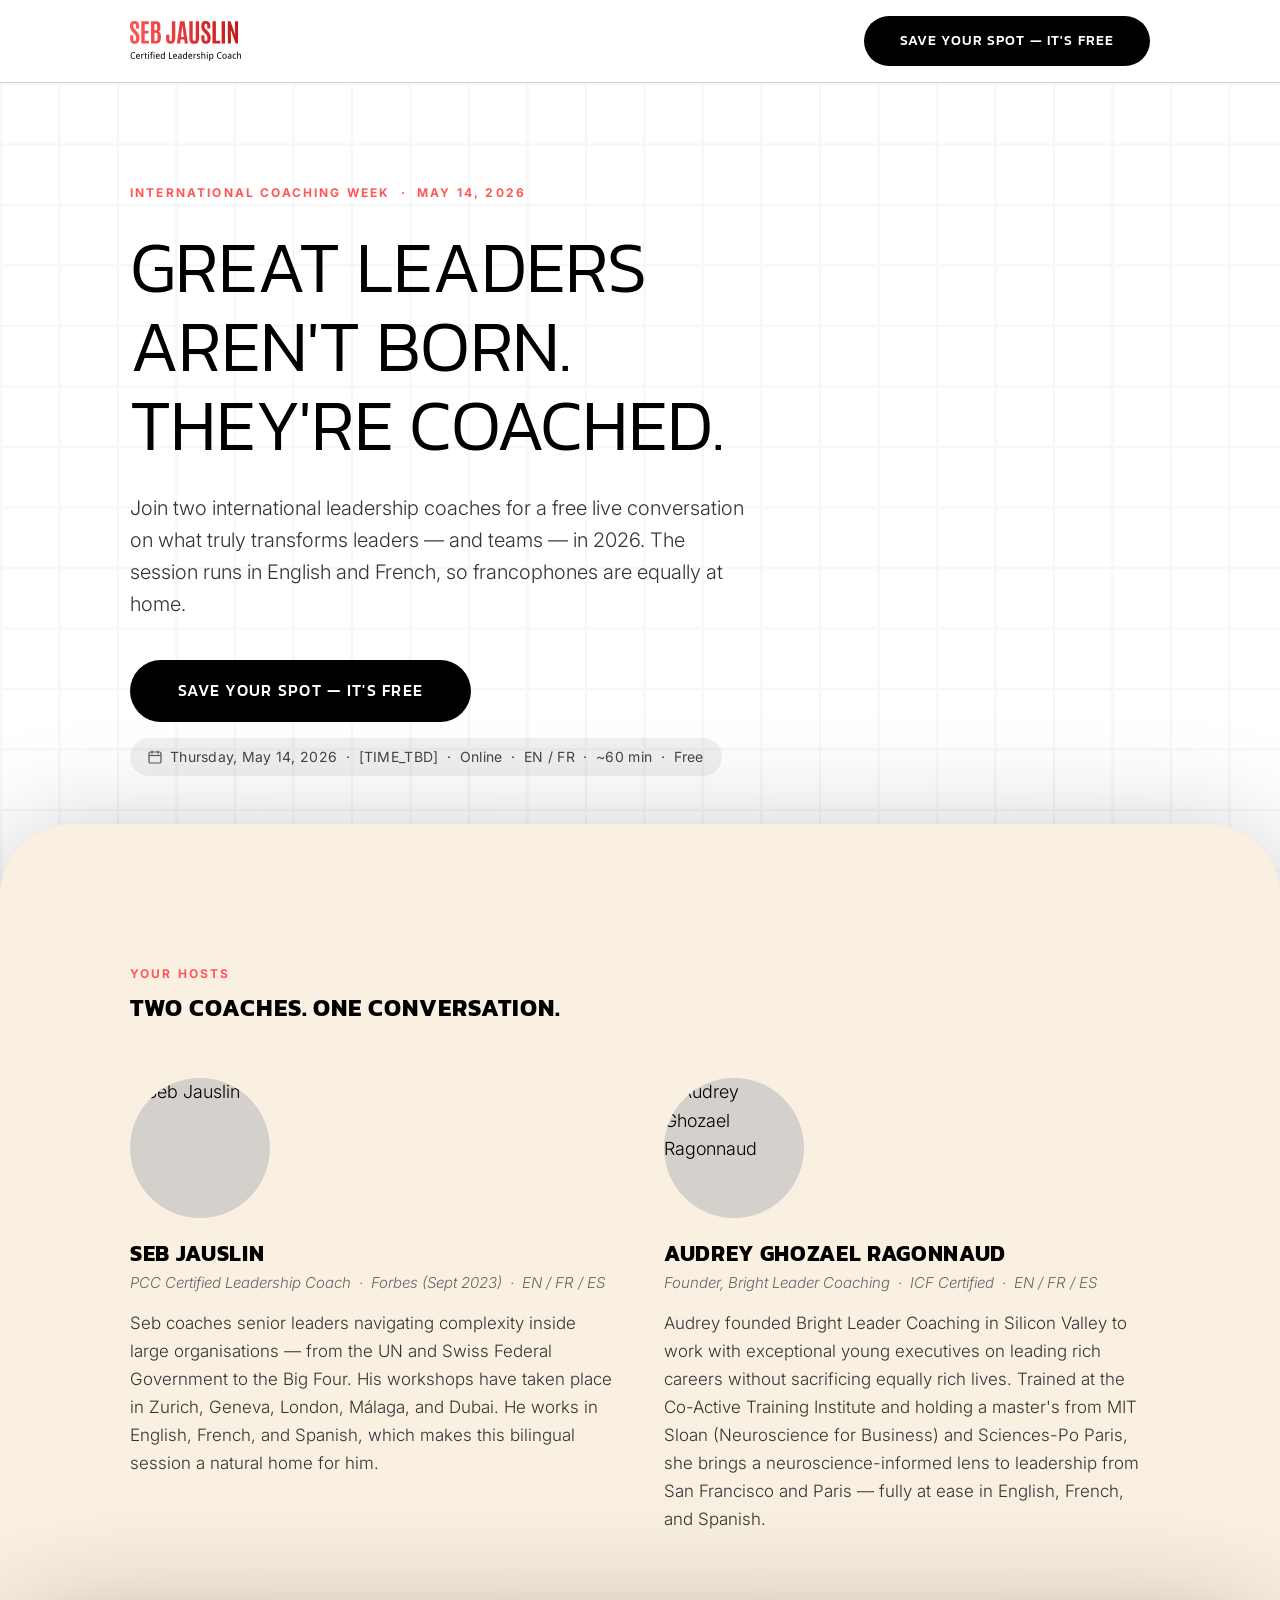
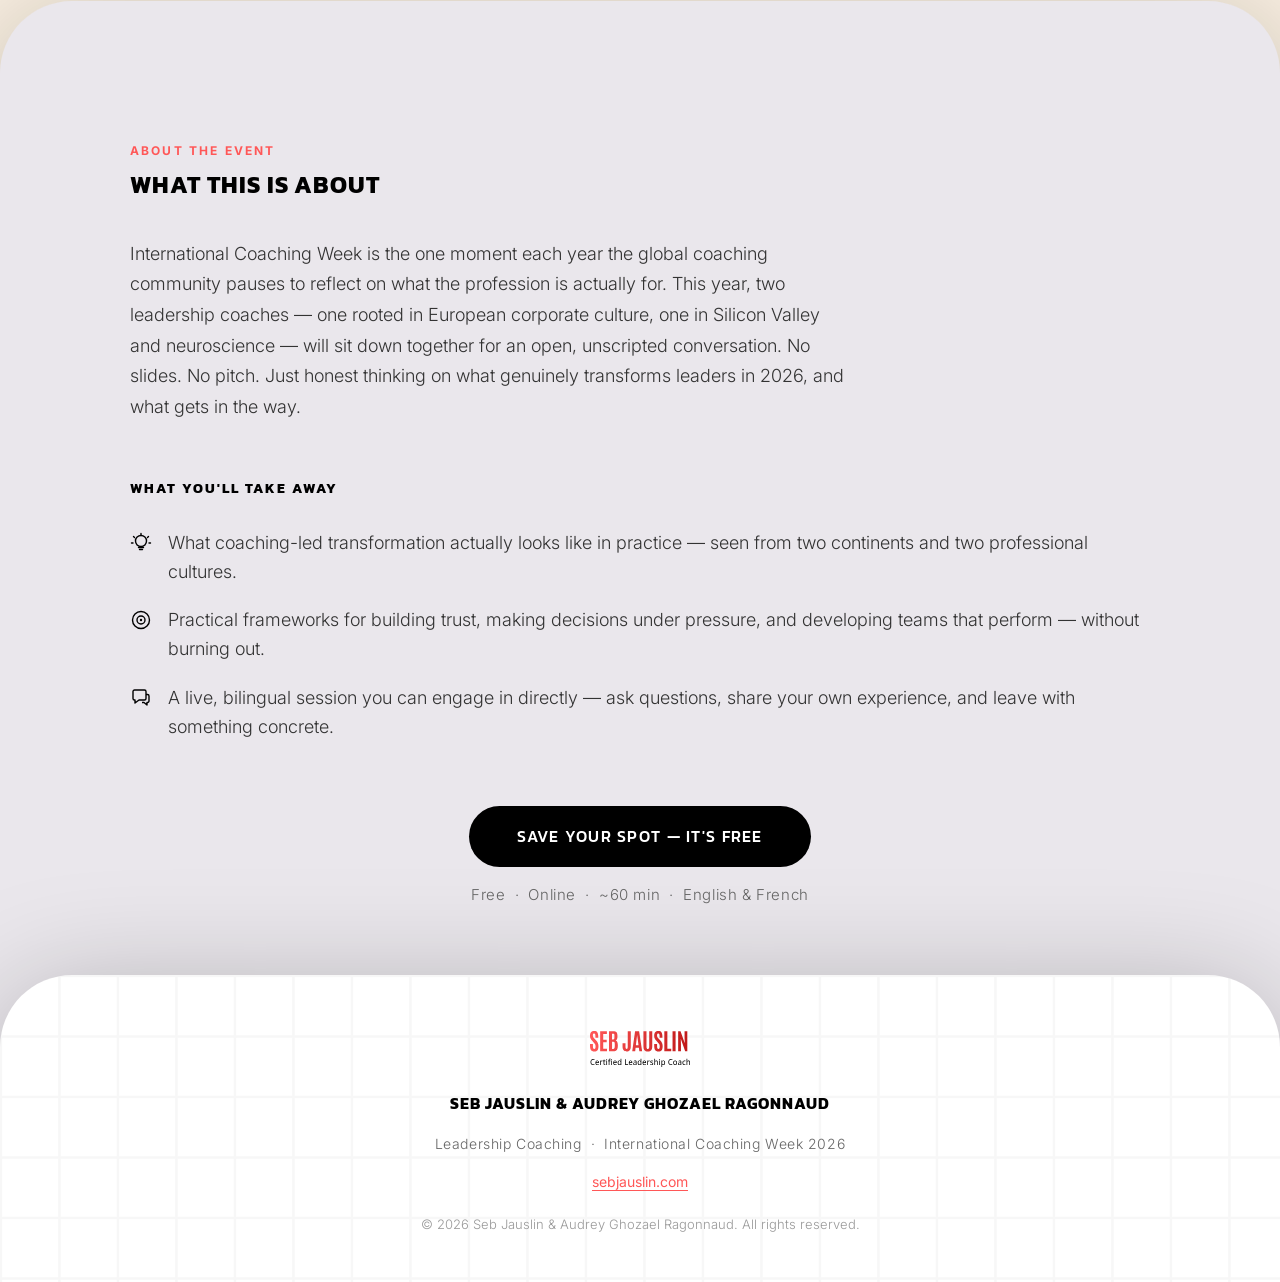
==== index.html @ e37864d2 "Initial build: Coaching Week 2026 landing page Static landing page for the free live event co-hosted" ====
<!DOCTYPE html>
<html lang="en">
<head>
  <meta charset="UTF-8">
  <meta name="viewport" content="width=device-width, initial-scale=1.0">
  <title>International Coaching Week 2026 — Seb Jauslin &amp; Audrey Ghozael</title>
  <meta name="description" content="A free live bilingual event with leadership coaches Seb Jauslin and Audrey Ghozael Ragonnaud. Thursday, May 14, 2026. Online. English &amp; French.">

  <!-- Fonts: Kanit (headings/buttons) + Inter (body) -->
  <link rel="preconnect" href="https://fonts.googleapis.com">
  <link rel="preconnect" href="https://fonts.gstatic.com" crossorigin>
  <link href="https://fonts.googleapis.com/css2?family=Kanit:ital,wght@0,300;0,500;0,700;1,300&family=Inter:wght@300;400;700&display=swap" rel="stylesheet">

  <link rel="stylesheet" href="styles.css">
</head>
<body>

  <!-- =================== HEADER =================== -->
  <header class="site-header" role="banner">
    <div class="container">
      <a href="https://sebjauslin.com" class="site-header__logo" aria-label="Seb Jauslin — home">
        <img src="assets/Seb-Jauslin-Logo.svg" alt="Seb Jauslin" width="195" height="70">
      </a>
      <a href="[REGISTRATION_URL_TBD]" class="btn" aria-label="Register for the event — it's free">
        Save Your Spot — It's Free
      </a>
    </div>
  </header>

  <main>

    <!-- =================== HERO =================== -->
    <section id="hero" class="section section--white" aria-labelledby="hero-heading">
      <div class="container">

        <p class="eyebrow hero__eyebrow">International Coaching Week &nbsp;·&nbsp; May 14, 2026</p>

        <h1 id="hero-heading" class="hero__h1">
          Great leaders<br>
          aren't born.<br>
          They're coached.
        </h1>

        <p class="hero__subhead">
          Join two international leadership coaches for a free live conversation on what truly transforms leaders — and teams — in 2026.
          The session runs in English and French, so francophones are equally at home.
        </p>

        <a href="[REGISTRATION_URL_TBD]" class="btn btn--large">
          Save Your Spot — It's Free
        </a>

        <!-- Soft event meta bar -->
        <div class="hero__meta">
          <span class="hero__meta-badge">
            <!-- Calendar icon -->
            <svg width="14" height="14" viewBox="0 0 14 14" fill="none" aria-hidden="true">
              <rect x="1" y="2" width="12" height="11" rx="1.5" stroke="#555" stroke-width="1.2"/>
              <line x1="1" y1="5.5" x2="13" y2="5.5" stroke="#555" stroke-width="1.2"/>
              <line x1="4" y1="1" x2="4" y2="3.5" stroke="#555" stroke-width="1.2" stroke-linecap="round"/>
              <line x1="10" y1="1" x2="10" y2="3.5" stroke="#555" stroke-width="1.2" stroke-linecap="round"/>
            </svg>
            Thursday, May 14, 2026 &nbsp;·&nbsp; [TIME_TBD] &nbsp;·&nbsp; Online &nbsp;·&nbsp; EN / FR &nbsp;·&nbsp; ~60 min &nbsp;·&nbsp; Free
          </span>
          <span class="hero__meta-countdown" aria-live="polite">
            <span id="countdown-text"></span>
          </span>
        </div>

      </div>
    </section>

    <!-- =================== HOSTS =================== -->
    <section id="hosts" class="section section--cream section--stacked" aria-labelledby="hosts-heading">
      <div class="container">

        <div class="section__header">
          <p class="eyebrow">Your hosts</p>
          <h2 id="hosts-heading">Two coaches. One conversation.</h2>
        </div>

        <div class="hosts-grid">

          <!-- Seb Jauslin -->
          <article class="host-card" aria-label="Seb Jauslin">
            <div class="host-card__photo-wrap">
              <img src="assets/seb.jpg" alt="Seb Jauslin" class="host-card__photo" width="400" height="400" loading="lazy">
              <div class="host-card__photo-placeholder" aria-hidden="true">SJ</div>
            </div>
            <h3 class="host-card__name">Seb Jauslin</h3>
            <p class="host-card__creds">PCC Certified Leadership Coach &nbsp;·&nbsp; Forbes (Sept 2023) &nbsp;·&nbsp; EN / FR / ES</p>
            <p class="host-card__bio">
              Seb coaches senior leaders navigating complexity inside large organisations — from the UN and Swiss Federal Government to the Big Four. His workshops have taken place in Zurich, Geneva, London, Málaga, and Dubai. He works in English, French, and Spanish, which makes this bilingual session a natural home for him.
            </p>
          </article>

          <!-- Audrey Ghozael Ragonnaud -->
          <article class="host-card" aria-label="Audrey Ghozael Ragonnaud">
            <div class="host-card__photo-wrap">
              <img src="assets/audrey.jpg" alt="Audrey Ghozael Ragonnaud" class="host-card__photo" width="400" height="400" loading="lazy">
              <div class="host-card__photo-placeholder" aria-hidden="true">AG</div>
            </div>
            <h3 class="host-card__name">Audrey Ghozael Ragonnaud</h3>
            <p class="host-card__creds">Founder, Bright Leader Coaching &nbsp;·&nbsp; ICF Certified &nbsp;·&nbsp; EN / FR / ES</p>
            <p class="host-card__bio">
              Audrey founded Bright Leader Coaching in Silicon Valley to work with exceptional young executives on leading rich careers without sacrificing equally rich lives. Trained at the Co-Active Training Institute and holding a master's from MIT Sloan (Neuroscience for Business) and Sciences-Po Paris, she brings a neuroscience-informed lens to leadership from San Francisco and Paris — fully at ease in English, French, and Spanish.
            </p>
          </article>

        </div>
      </div>
    </section>

    <!-- =================== ABOUT THE EVENT =================== -->
    <section id="event" class="section section--lavender section--stacked" aria-labelledby="event-heading">
      <div class="container">

        <div class="section__header">
          <p class="eyebrow">About the event</p>
          <h2 id="event-heading">What this is about</h2>
        </div>

        <p class="event__intro">
          International Coaching Week is the one moment each year the global coaching community pauses to reflect on what the profession is actually for. This year, two leadership coaches — one rooted in European corporate culture, one in Silicon Valley and neuroscience — will sit down together for an open, unscripted conversation. No slides. No pitch. Just honest thinking on what genuinely transforms leaders in 2026, and what gets in the way.
        </p>

        <p class="takeaways-label">What you'll take away</p>
        <ul class="takeaways-list" role="list">

          <li>
            <!-- Icon: lightbulb / insight -->
            <svg width="22" height="22" viewBox="0 0 22 22" fill="none" aria-hidden="true">
              <circle cx="11" cy="9" r="5.5" stroke="#000" stroke-width="1.4"/>
              <path d="M8.5 15.5h5" stroke="#000" stroke-width="1.4" stroke-linecap="round"/>
              <path d="M9.5 17.5h3" stroke="#000" stroke-width="1.4" stroke-linecap="round"/>
              <path d="M11 1.5v1.5M3.5 4.5l1 1M18.5 4.5l-1 1M1.5 11H3M19 11h1.5" stroke="#000" stroke-width="1.4" stroke-linecap="round"/>
            </svg>
            <span>What coaching-led transformation actually looks like in practice — seen from two continents and two professional cultures.</span>
          </li>

          <li>
            <!-- Icon: arrow + target -->
            <svg width="22" height="22" viewBox="0 0 22 22" fill="none" aria-hidden="true">
              <circle cx="11" cy="11" r="8.5" stroke="#000" stroke-width="1.4"/>
              <circle cx="11" cy="11" r="4" stroke="#000" stroke-width="1.4"/>
              <circle cx="11" cy="11" r="1.2" fill="#000"/>
            </svg>
            <span>Practical frameworks for building trust, making decisions under pressure, and developing teams that perform — without burning out.</span>
          </li>

          <li>
            <!-- Icon: speech bubbles / conversation -->
            <svg width="22" height="22" viewBox="0 0 22 22" fill="none" aria-hidden="true">
              <path d="M3 4.5a1.5 1.5 0 011.5-1.5h10A1.5 1.5 0 0116 4.5v7a1.5 1.5 0 01-1.5 1.5H9l-4 3v-3H4.5A1.5 1.5 0 013 11.5v-7z" stroke="#000" stroke-width="1.4" stroke-linejoin="round"/>
              <path d="M16 7.5h1.5A1.5 1.5 0 0119 9v5a1.5 1.5 0 01-1.5 1.5H17v2.5l-3-2.5h-2" stroke="#000" stroke-width="1.4" stroke-linejoin="round"/>
            </svg>
            <span>A live, bilingual session you can engage in directly — ask questions, share your own experience, and leave with something concrete.</span>
          </li>

        </ul>

        <div class="event__cta">
          <a href="[REGISTRATION_URL_TBD]" class="btn btn--large">
            Save Your Spot — It's Free
          </a>
          <p class="event__cta-meta">Free &nbsp;·&nbsp; Online &nbsp;·&nbsp; ~60 min &nbsp;·&nbsp; English &amp; French</p>
        </div>

      </div>
    </section>

  </main>

  <!-- =================== FOOTER =================== -->
  <footer class="site-footer" role="contentinfo">
    <div class="container">
      <div class="site-footer__logo">
        <img src="assets/Seb-Jauslin-Logo.svg" alt="Seb Jauslin" width="130" height="47">
      </div>
      <p class="site-footer__hosts">Seb Jauslin &amp; Audrey Ghozael Ragonnaud</p>
      <p class="site-footer__sub">Leadership Coaching &nbsp;·&nbsp; International Coaching Week 2026</p>
      <a href="https://sebjauslin.com" class="site-footer__link" rel="noopener">sebjauslin.com</a>
      <p class="site-footer__copy">&copy; 2026 Seb Jauslin &amp; Audrey Ghozael Ragonnaud. All rights reserved.</p>
    </div>
  </footer>

  <script src="script.js"></script>
</body>
</html>
---- styles.css ----
/* ===========================
   DESIGN TOKENS
   =========================== */
:root {
  --white:        #FFFFFF;
  --cream:        #faf0e2;
  --lavender:     #eae7ec;
  --black:        #000000;
  --accent:       #FF5757;
  --accent-dark:  #C21A1A;
  --border:       #D4D1D7;
  --shadow:       0px 17px 117px rgba(0, 0, 0, 0.25);

  --font-heading: 'Kanit', Helvetica, Arial, sans-serif;
  --font-body:    'Inter', Helvetica, Arial, sans-serif;

  --max-w: 1100px;
  --section-pad: 140px;
  --section-pad-mobile: 80px;
  --radius-stack: 72px 72px 0 0;
}

/* ===========================
   RESET
   =========================== */
*, *::before, *::after {
  box-sizing: border-box;
  margin: 0;
  padding: 0;
}

html {
  scroll-behavior: smooth;
}

body {
  font-family: var(--font-body);
  font-weight: 300;
  font-size: 18px;
  line-height: 1.6;
  color: var(--black);
  background: var(--white);
  -webkit-font-smoothing: antialiased;
}

img {
  display: block;
  max-width: 100%;
}

a {
  color: inherit;
  text-decoration: none;
}

/* ===========================
   TYPOGRAPHY
   =========================== */
h1, h2, h3 {
  font-family: var(--font-heading);
  line-height: 1.1;
}

h1 {
  font-weight: 300;
  font-size: clamp(38px, 6vw, 64px);
  text-transform: uppercase;
  letter-spacing: -0.01em;
}

h2 {
  font-weight: 700;
  font-size: clamp(20px, 2.5vw, 24px);
  text-transform: uppercase;
  letter-spacing: 0.04em;
}

p {
  font-family: var(--font-body);
  font-weight: 300;
  font-size: clamp(17px, 1.6vw, 20px);
  line-height: 1.6;
}

/* ===========================
   LAYOUT HELPERS
   =========================== */
.container {
  max-width: var(--max-w);
  margin: 0 auto;
  padding: 0 40px;
}

@media (max-width: 480px) {
  .container {
    padding: 0 24px;
  }
}

/* ===========================
   BUTTON
   =========================== */
.btn {
  display: inline-block;
  background: var(--black);
  color: var(--white);
  font-family: var(--font-heading);
  font-weight: 500;
  font-size: 14px;
  text-transform: uppercase;
  letter-spacing: 0.08em;
  border-radius: 44px;
  padding: 14px 36px;
  border: none;
  cursor: pointer;
  transition: background 0.2s ease, transform 0.15s ease;
  white-space: nowrap;
}

.btn:hover {
  background: var(--accent);
  transform: translateY(-1px);
}

.btn--large {
  font-size: 16px;
  padding: 18px 48px;
}

/* ===========================
   EYEBROW
   =========================== */
.eyebrow {
  font-family: var(--font-body);
  font-weight: 700;
  font-size: 12px;
  text-transform: uppercase;
  letter-spacing: 0.18em;
  color: var(--accent);
}

/* ===========================
   HEADER
   =========================== */
.site-header {
  position: sticky;
  top: 0;
  z-index: 100;
  background: rgba(255, 255, 255, 0.92);
  backdrop-filter: blur(8px);
  -webkit-backdrop-filter: blur(8px);
  border-bottom: 1px solid var(--border);
}

.site-header .container {
  display: flex;
  align-items: center;
  justify-content: space-between;
  gap: 16px;
  padding-top: 16px;
  padding-bottom: 16px;
}

.site-header__logo {
  flex-shrink: 0;
}

.site-header__logo img {
  height: 40px;
  width: auto;
}

@media (max-width: 480px) {
  .site-header .container {
    flex-direction: column;
    align-items: flex-start;
    gap: 12px;
    padding-top: 16px;
    padding-bottom: 16px;
  }

  .site-header__logo img {
    height: 32px;
  }

  .site-header .btn {
    font-size: 12px;
    padding: 11px 24px;
  }
}

/* ===========================
   SECTION BASE + STACKING
   =========================== */
.section {
  position: relative;
  padding: var(--section-pad) 0;
}

.section--white {
  background-color: var(--white);
  background-image: url(assets/grid-tile.png);
  background-repeat: repeat;
}

.section--cream {
  background-color: var(--cream);
}

.section--lavender {
  background-color: var(--lavender);
}

.section--stacked {
  border-radius: var(--radius-stack);
  overflow: hidden;
  margin-top: -72px;
  box-shadow: var(--shadow);
}

@media (max-width: 768px) {
  .section {
    padding: var(--section-pad-mobile) 0;
  }
}

/* ===========================
   HERO SECTION
   =========================== */
#hero {
  padding-top: 100px;
  padding-bottom: 120px;
}

.hero__eyebrow {
  margin-bottom: 24px;
}

.hero__h1 {
  margin-bottom: 28px;
}

.hero__subhead {
  max-width: 620px;
  margin-bottom: 40px;
  color: #333;
}

.hero__meta {
  display: flex;
  align-items: center;
  gap: 10px;
  flex-wrap: wrap;
  margin-top: 16px;
}

.hero__meta-badge {
  display: inline-flex;
  align-items: center;
  gap: 8px;
  background: rgba(0, 0, 0, 0.06);
  border-radius: 100px;
  padding: 8px 18px;
  font-family: var(--font-body);
  font-weight: 400;
  font-size: 14px;
  color: #444;
  letter-spacing: 0.02em;
}

.hero__meta-badge svg {
  flex-shrink: 0;
}

.hero__meta-countdown {
  font-family: var(--font-heading);
  font-weight: 500;
  font-size: 13px;
  text-transform: uppercase;
  letter-spacing: 0.1em;
  color: var(--accent);
  background: rgba(255, 87, 87, 0.08);
  border-radius: 100px;
  padding: 8px 18px;
}

@media (max-width: 768px) {
  #hero {
    padding-top: 60px;
    padding-bottom: 80px;
  }
}

/* ===========================
   HOSTS SECTION
   =========================== */
#hosts .section__header {
  margin-bottom: 56px;
}

.hosts-grid {
  display: grid;
  grid-template-columns: 1fr 1fr;
  gap: 48px;
}

@media (max-width: 768px) {
  .hosts-grid {
    grid-template-columns: 1fr;
    gap: 48px;
  }
}

.host-card {
  display: flex;
  flex-direction: column;
  align-items: flex-start;
  gap: 0;
}

.host-card__photo-wrap {
  width: 140px;
  height: 140px;
  border-radius: 50%;
  overflow: hidden;
  background: #d4d0cc;
  margin-bottom: 24px;
  flex-shrink: 0;
}

.host-card__photo-wrap img {
  width: 100%;
  height: 100%;
  object-fit: cover;
}

.host-card__photo-placeholder {
  width: 100%;
  height: 100%;
  display: flex;
  align-items: center;
  justify-content: center;
  font-family: var(--font-heading);
  font-weight: 700;
  font-size: 36px;
  color: rgba(0,0,0,0.25);
  background: #ccc9c4;
}

.host-card__name {
  font-family: var(--font-heading);
  font-weight: 700;
  font-size: 22px;
  text-transform: uppercase;
  letter-spacing: 0.03em;
  margin-bottom: 6px;
}

.host-card__creds {
  font-family: var(--font-body);
  font-weight: 300;
  font-style: italic;
  font-size: 15px;
  color: #666;
  margin-bottom: 16px;
  line-height: 1.4;
}

.host-card__bio {
  font-size: 17px;
  line-height: 1.65;
  color: #333;
}

/* ===========================
   ABOUT / EVENT SECTION
   =========================== */
#event .section__header {
  margin-bottom: 40px;
}

.event__intro {
  max-width: 720px;
  margin-bottom: 56px;
  font-size: 18px;
  line-height: 1.7;
  color: #333;
}

.takeaways-label {
  font-family: var(--font-heading);
  font-weight: 700;
  font-size: 14px;
  text-transform: uppercase;
  letter-spacing: 0.14em;
  color: var(--black);
  margin-bottom: 28px;
}

.takeaways-list {
  list-style: none;
  display: flex;
  flex-direction: column;
  gap: 20px;
  margin-bottom: 64px;
}

.takeaways-list li {
  display: flex;
  align-items: flex-start;
  gap: 16px;
  font-size: 18px;
  line-height: 1.6;
  color: #333;
}

.takeaways-list li svg {
  flex-shrink: 0;
  margin-top: 3px;
}

.event__cta {
  display: flex;
  flex-direction: column;
  align-items: center;
  gap: 16px;
  text-align: center;
}

.event__cta-meta {
  font-family: var(--font-body);
  font-weight: 300;
  font-size: 15px;
  color: #666;
  letter-spacing: 0.04em;
}

/* ===========================
   FOOTER
   =========================== */
.site-footer {
  position: relative;
  z-index: 10;
  padding: 56px 0 48px;
  border-radius: var(--radius-stack);
  overflow: hidden;
  margin-top: -72px;
  box-shadow: var(--shadow);
  background-color: var(--white);
  background-image: url(assets/grid-tile.png);
  background-repeat: repeat;
}

.site-footer .container {
  display: flex;
  flex-direction: column;
  align-items: center;
  gap: 16px;
  text-align: center;
}

.site-footer__logo img {
  height: 36px;
  width: auto;
  margin-bottom: 8px;
}

.site-footer__hosts {
  font-family: var(--font-heading);
  font-weight: 700;
  font-size: 16px;
  text-transform: uppercase;
  letter-spacing: 0.06em;
  color: var(--black);
}

.site-footer__sub {
  font-family: var(--font-body);
  font-weight: 300;
  font-size: 14px;
  color: #666;
  letter-spacing: 0.04em;
}

.site-footer__link {
  font-family: var(--font-body);
  font-size: 14px;
  font-weight: 400;
  color: var(--accent);
  text-decoration: underline;
  text-underline-offset: 3px;
}

.site-footer__link:hover {
  color: var(--accent-dark);
}

.site-footer__copy {
  font-size: 13px;
  color: #999;
  margin-top: 4px;
}

/* ===========================
   SECTION HEADER UTILITY
   =========================== */
.section__header {
  margin-bottom: 48px;
}

.section__header .eyebrow {
  margin-bottom: 12px;
}

.section__header h2 {
  margin-bottom: 0;
}

/* ===========================
   Z-INDEX STACKING ORDER
   =========================== */
#hero        { z-index: 1; }
#hosts       { z-index: 2; }
#event       { z-index: 3; }
.site-footer { z-index: 4; }

/* ===========================
   RESPONSIVE TWEAKS
   =========================== */
@media (max-width: 768px) {
  .hero__meta {
    flex-direction: column;
    align-items: flex-start;
  }

  .hosts-grid {
    grid-template-columns: 1fr;
  }
}

@media (min-width: 1280px) {
  .hero__h1 {
    font-size: 72px;
  }
}
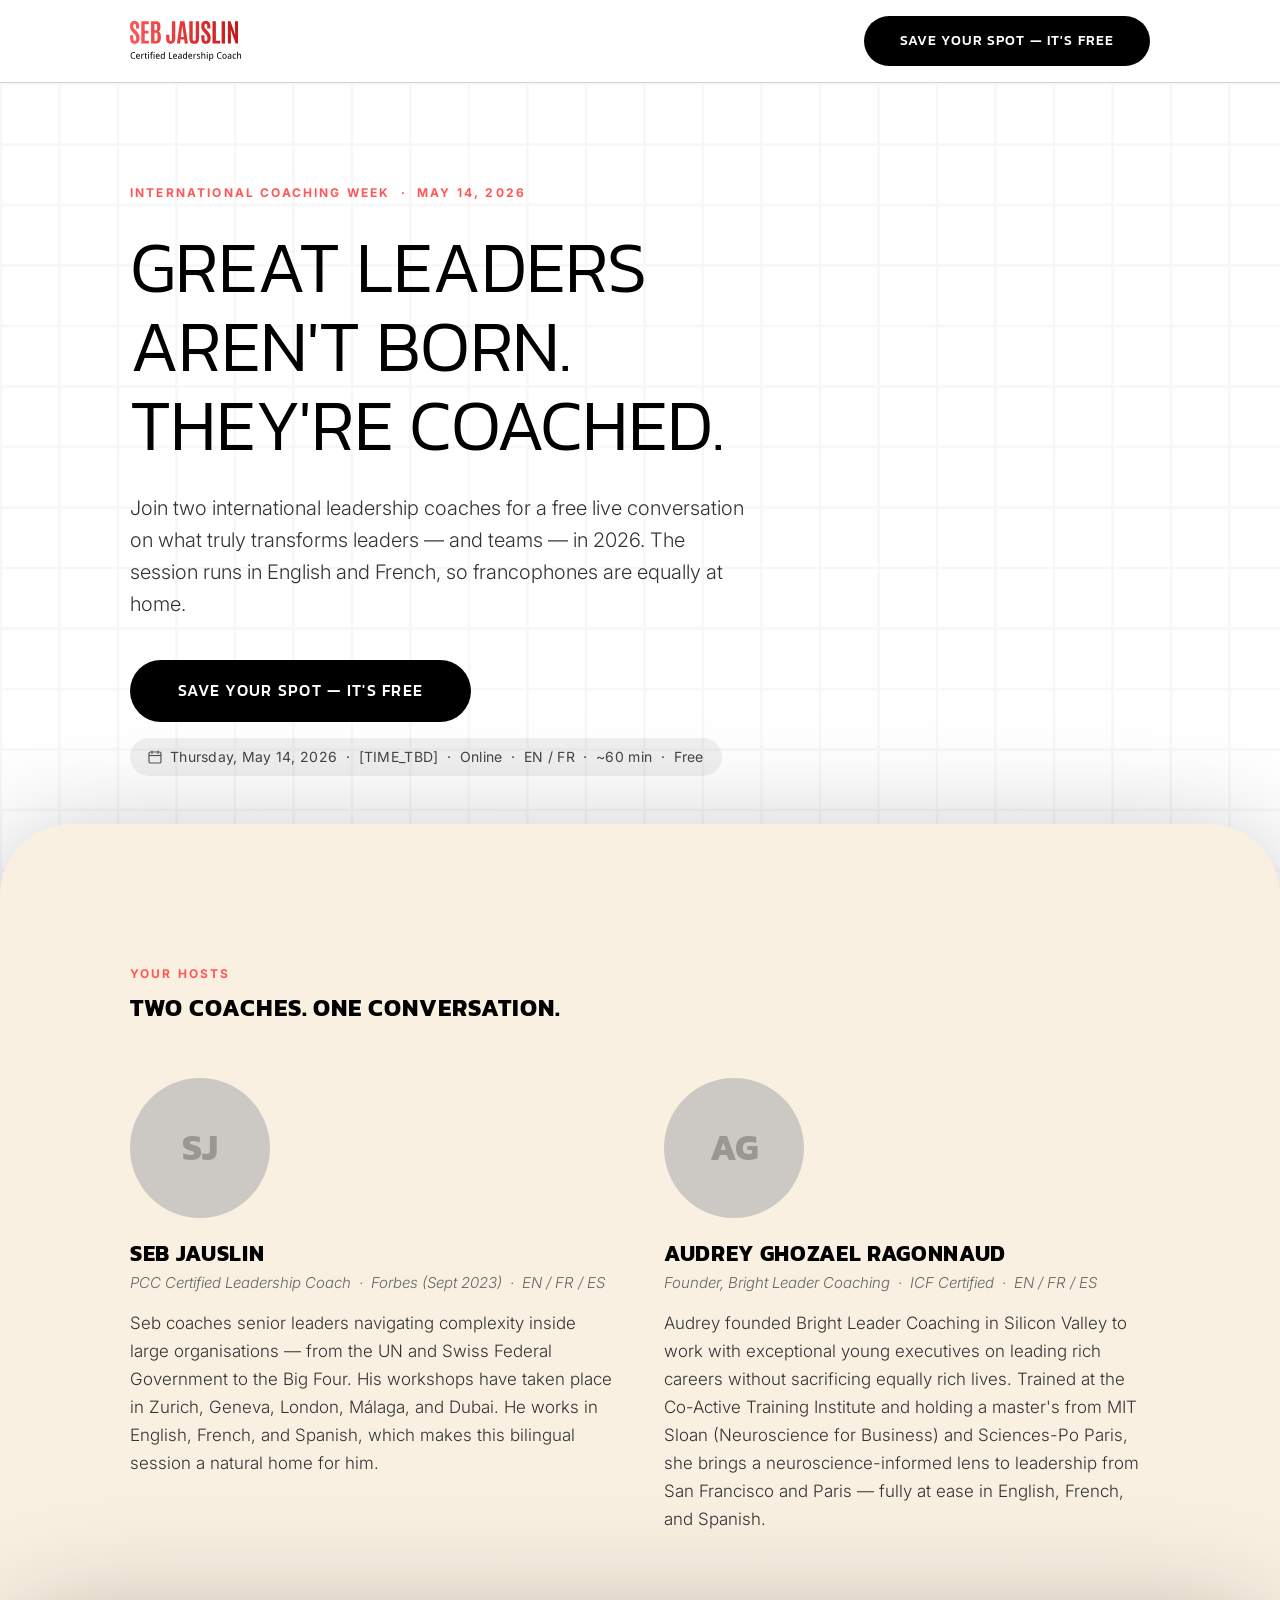
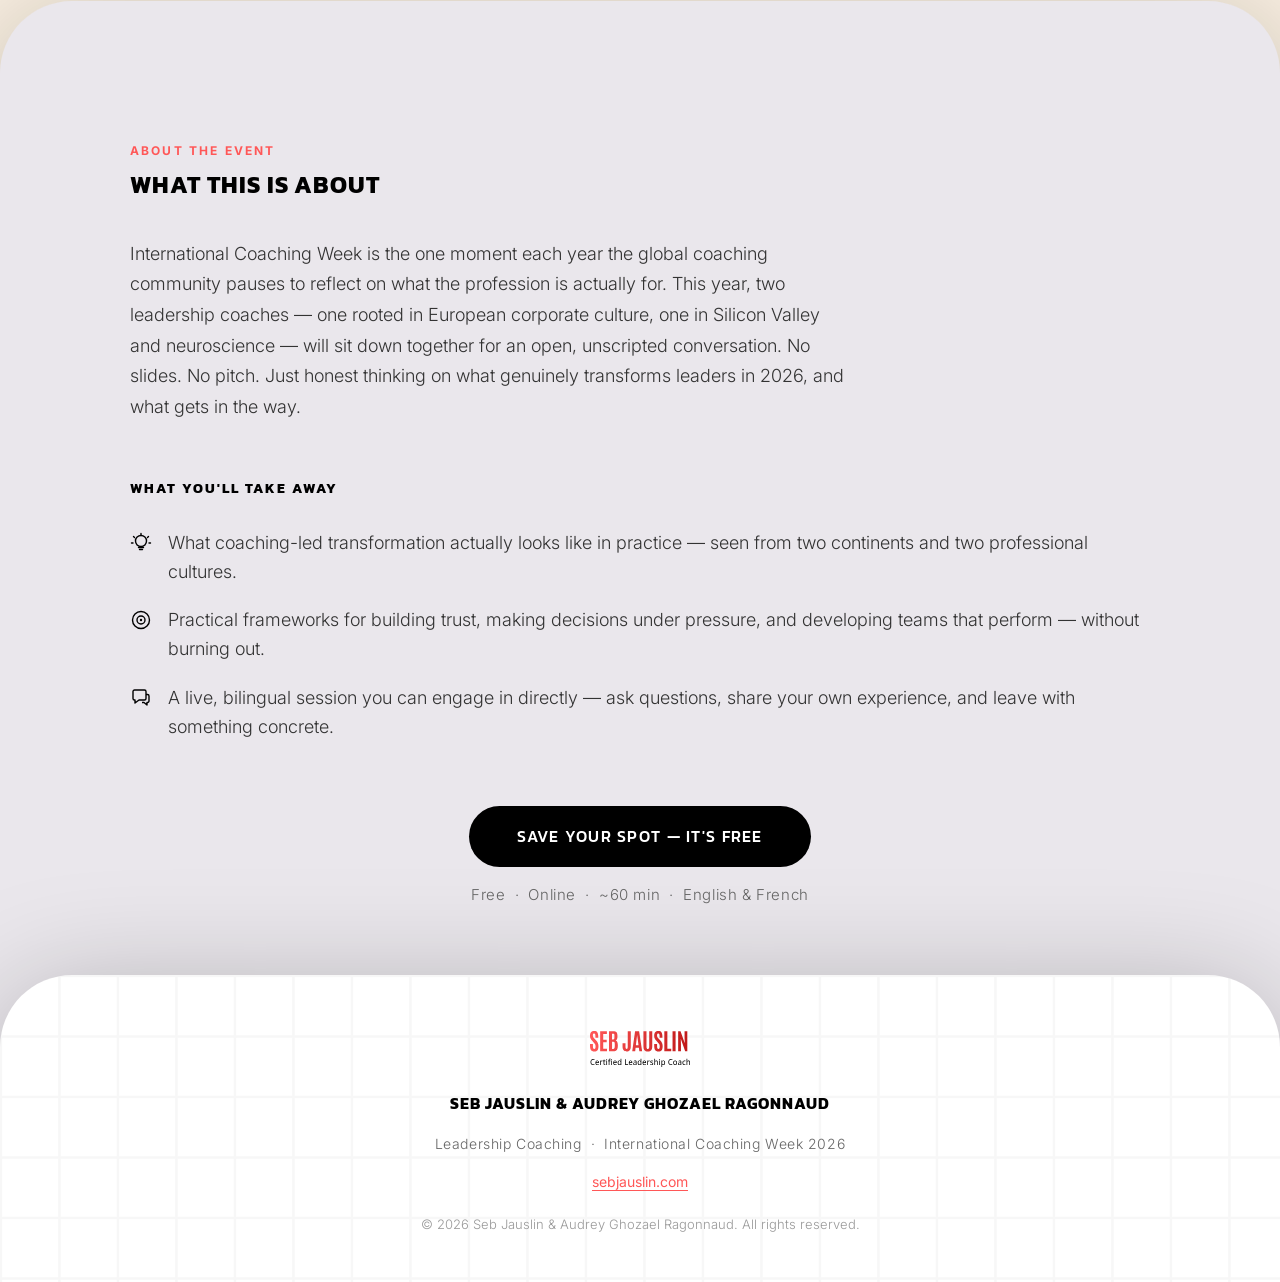
==== commit 5d8909c5: "Fix broken host photo display on GitHub Pages Use onerror to hide missing images and show initials p" ====
--- a/index.html
+++ b/index.html
@@ -84,8 +84,8 @@
           <!-- Seb Jauslin -->
           <article class="host-card" aria-label="Seb Jauslin">
             <div class="host-card__photo-wrap">
-              <img src="assets/seb.jpg" alt="Seb Jauslin" class="host-card__photo" width="400" height="400" loading="lazy">
               <div class="host-card__photo-placeholder" aria-hidden="true">SJ</div>
+              <img src="assets/seb.jpg" alt="Seb Jauslin" class="host-card__photo" width="400" height="400" loading="lazy" onerror="this.style.display='none'">
             </div>
             <h3 class="host-card__name">Seb Jauslin</h3>
             <p class="host-card__creds">PCC Certified Leadership Coach &nbsp;·&nbsp; Forbes (Sept 2023) &nbsp;·&nbsp; EN / FR / ES</p>
@@ -97,8 +97,8 @@
           <!-- Audrey Ghozael Ragonnaud -->
           <article class="host-card" aria-label="Audrey Ghozael Ragonnaud">
             <div class="host-card__photo-wrap">
-              <img src="assets/audrey.jpg" alt="Audrey Ghozael Ragonnaud" class="host-card__photo" width="400" height="400" loading="lazy">
               <div class="host-card__photo-placeholder" aria-hidden="true">AG</div>
+              <img src="assets/audrey.jpg" alt="Audrey Ghozael Ragonnaud" class="host-card__photo" width="400" height="400" loading="lazy" onerror="this.style.display='none'">
             </div>
             <h3 class="host-card__name">Audrey Ghozael Ragonnaud</h3>
             <p class="host-card__creds">Founder, Bright Leader Coaching &nbsp;·&nbsp; ICF Certified &nbsp;·&nbsp; EN / FR / ES</p>
--- a/styles.css
+++ b/styles.css
@@ -319,6 +319,7 @@
 }
 
 .host-card__photo-wrap {
+  position: relative;
   width: 140px;
   height: 140px;
   border-radius: 50%;
@@ -328,7 +329,9 @@
   flex-shrink: 0;
 }
 
-.host-card__photo-wrap img {
+.host-card__photo {
+  position: absolute;
+  inset: 0;
   width: 100%;
   height: 100%;
   object-fit: cover;
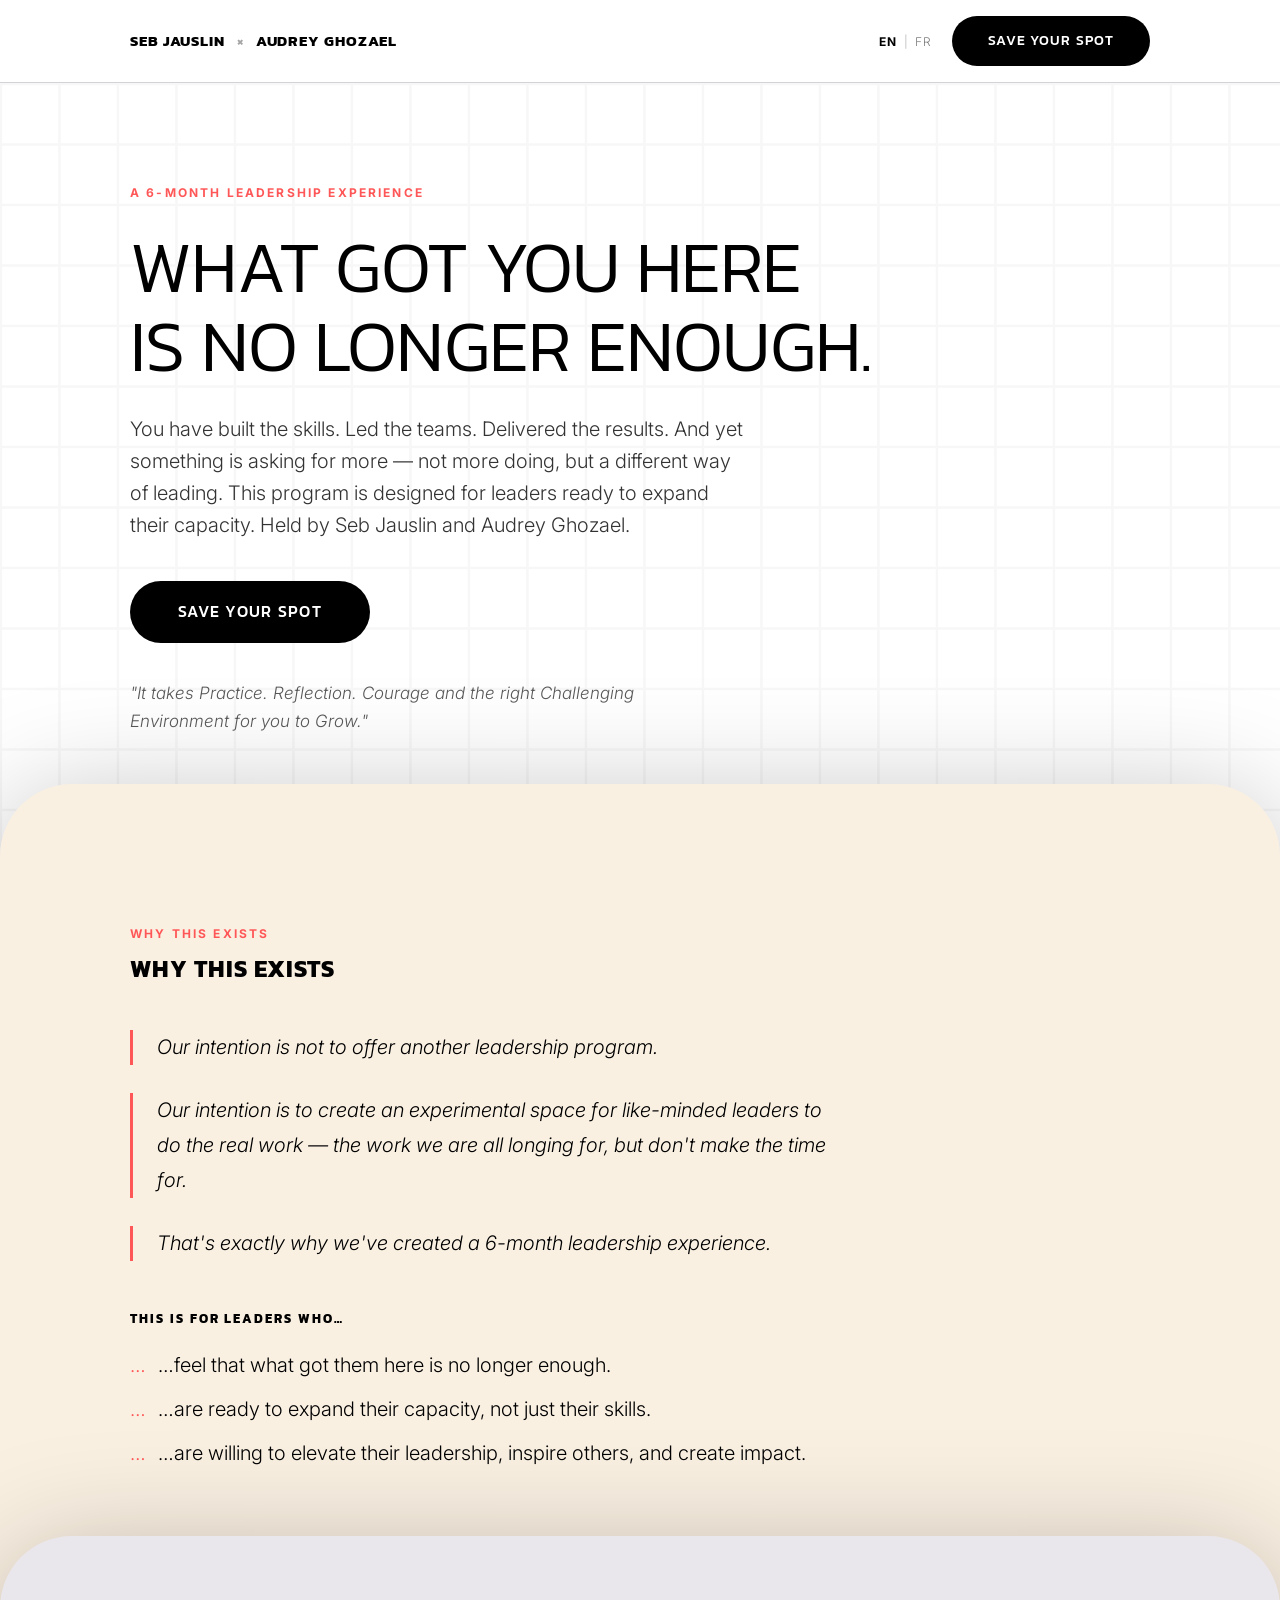
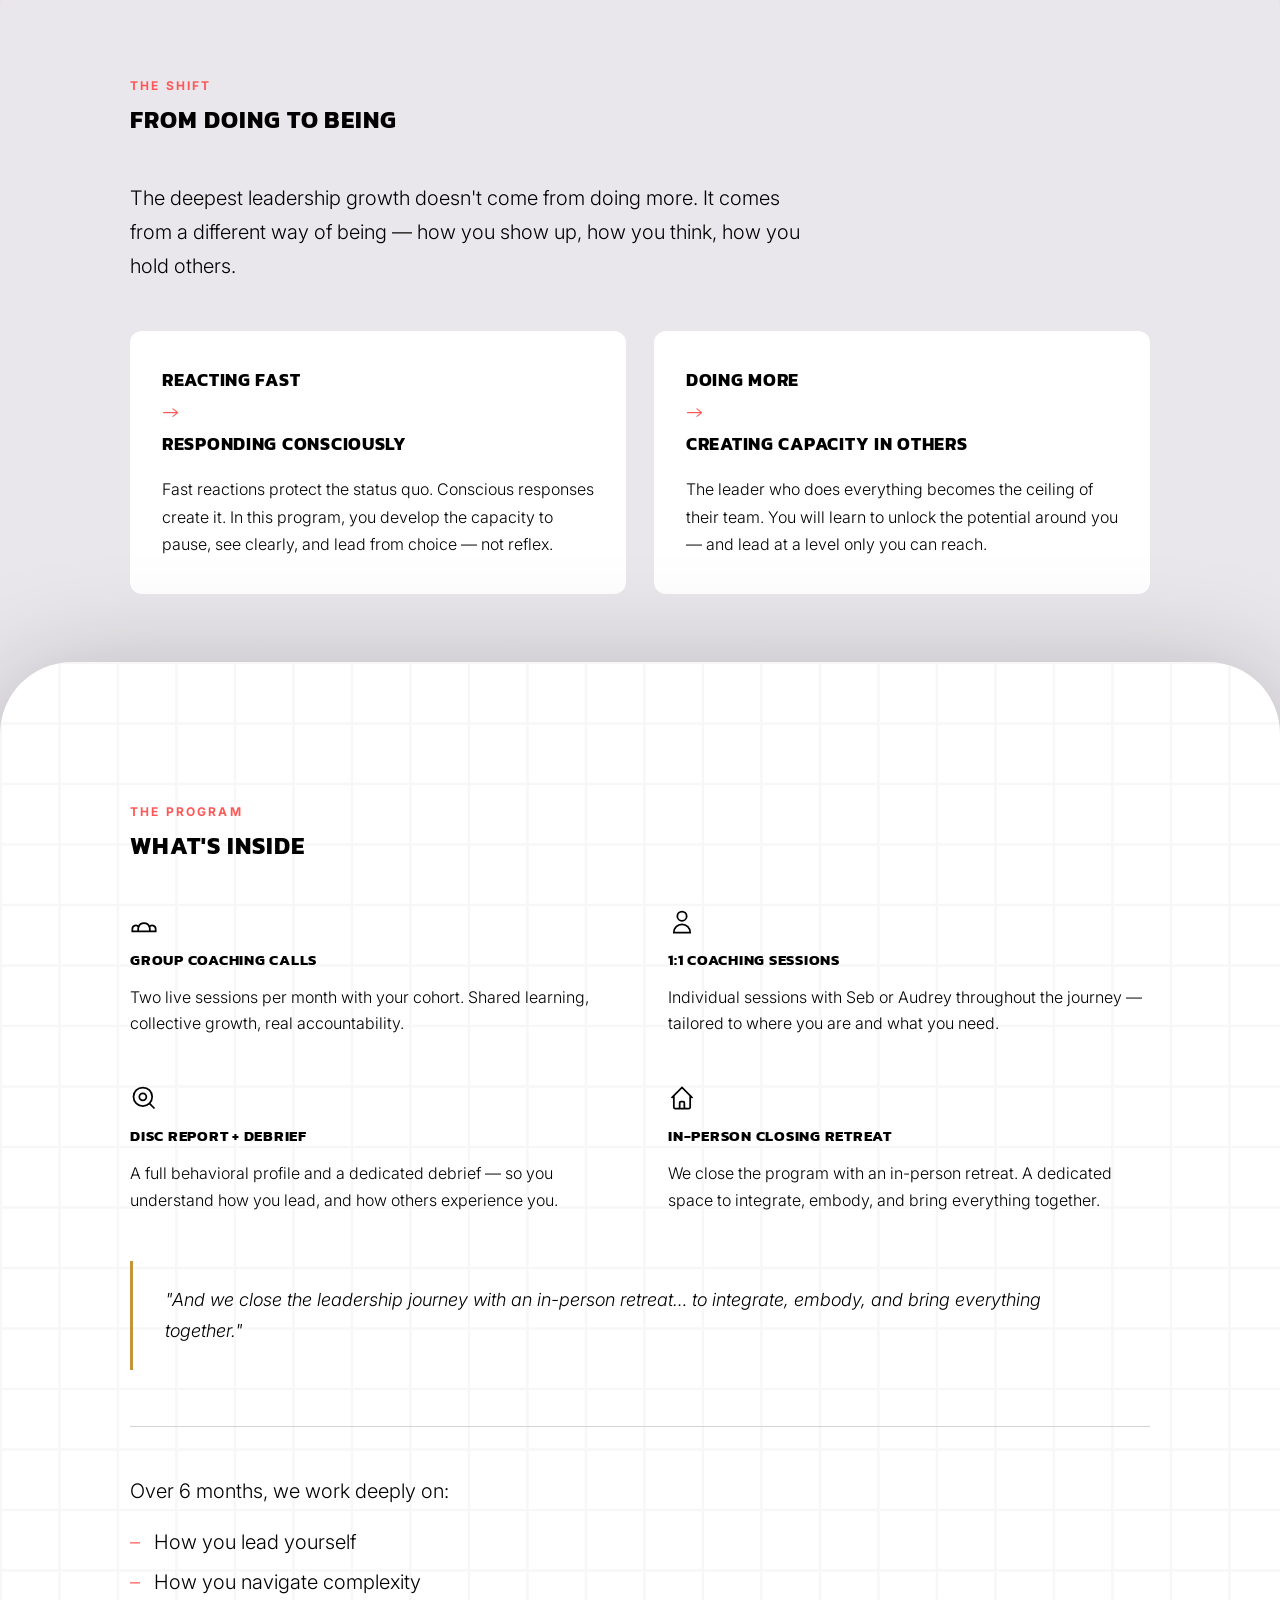
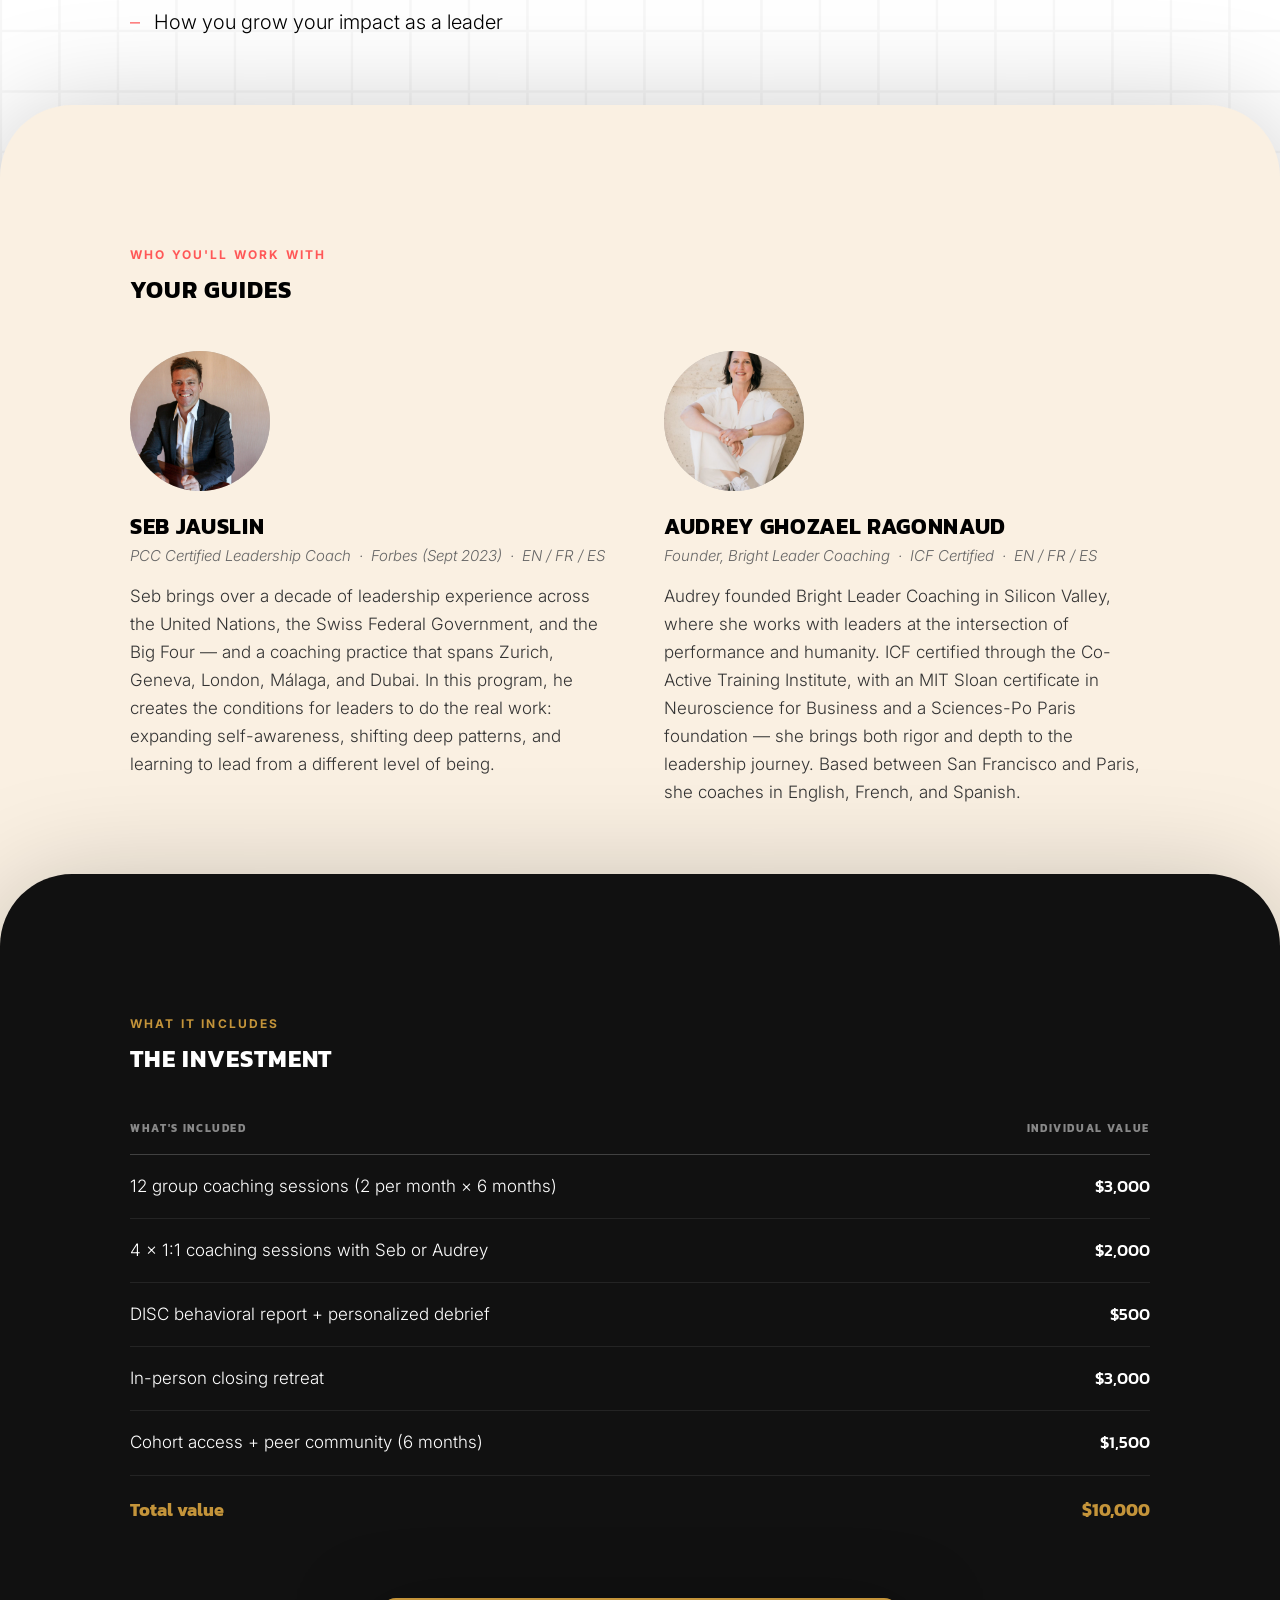
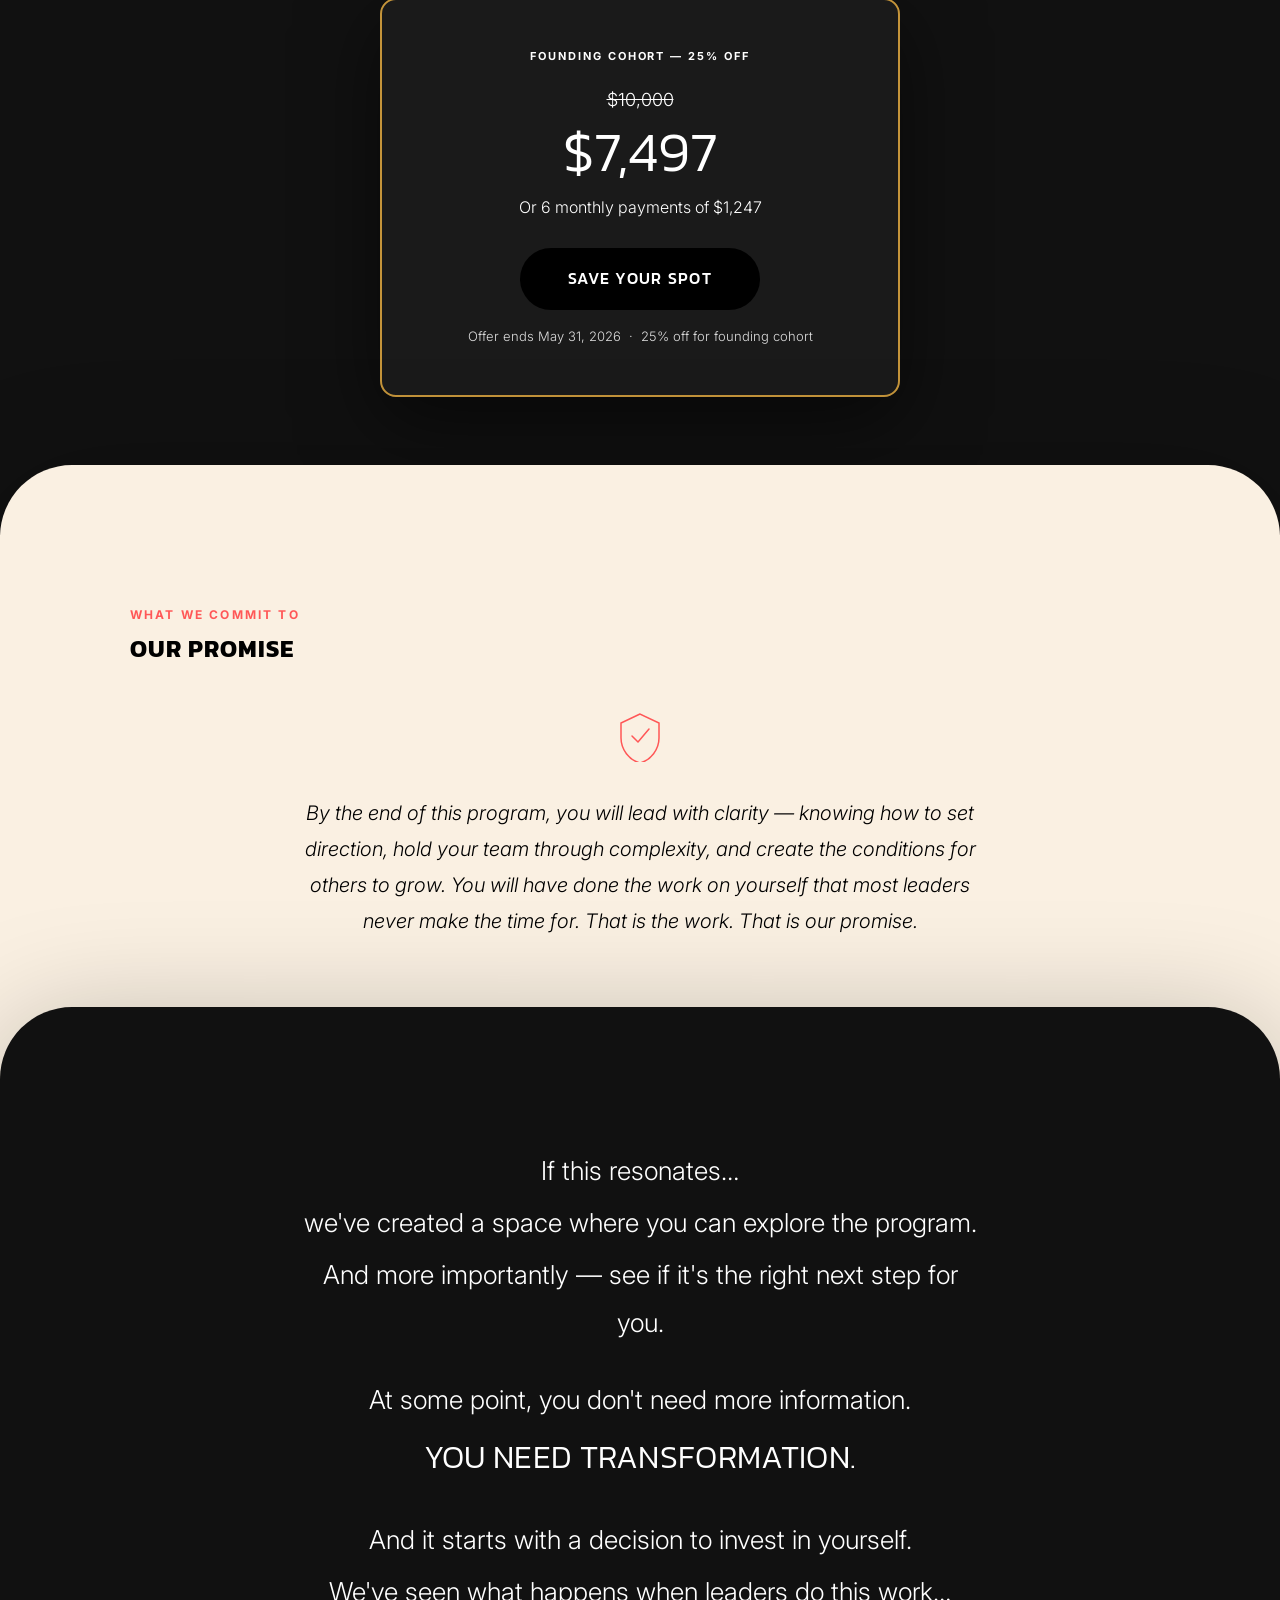
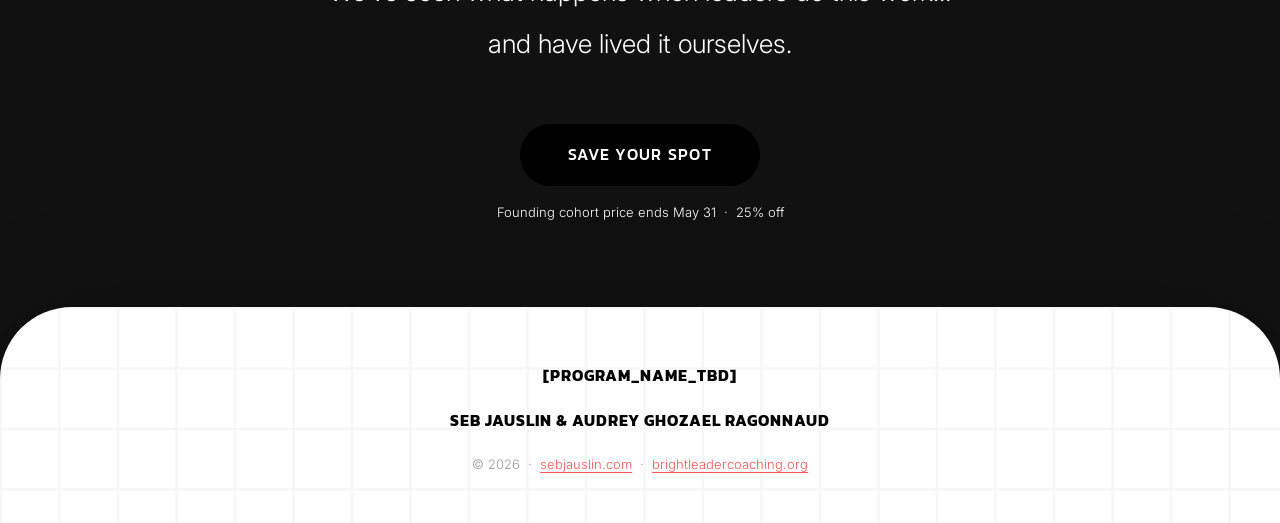
==== commit ff9fa248: "New design focusing on 6 Month program Sales Page. Reestructure and French page" ====
--- a/index.html
+++ b/index.html
@@ -3,8 +3,8 @@
 <head>
   <meta charset="UTF-8">
   <meta name="viewport" content="width=device-width, initial-scale=1.0">
-  <title>International Coaching Week 2026 — Seb Jauslin &amp; Audrey Ghozael</title>
-  <meta name="description" content="A free live bilingual event with leadership coaches Seb Jauslin and Audrey Ghozael Ragonnaud. Thursday, May 14, 2026. Online. English &amp; French.">
+  <title>[PROGRAM_NAME_TBD] — Seb Jauslin &amp; Audrey Ghozael</title>
+  <meta name="description" content="A 6-month leadership experience for leaders ready to expand their capacity. Held by Seb Jauslin and Audrey Ghozael Ragonnaud.">
 
   <!-- Fonts: Kanit (headings/buttons) + Inter (body) -->
   <link rel="preconnect" href="https://fonts.googleapis.com">
@@ -15,15 +15,30 @@
 </head>
 <body>
 
-  <!-- =================== HEADER =================== -->
+  <!-- ANNOUNCEMENT BAR -->
+  <div class="announcement-bar" role="status" aria-live="polite">
+    <div class="announcement-bar__inner">
+      <span class="announcement-bar__text">Founding cohort — Save 25% until May 31, 2026</span>
+      <span class="mini-countdown" data-countdown aria-label="Time remaining"></span>
+      <a href="[CHECKOUT_URL_TBD]" class="announcement-bar__cta">SAVE YOUR SPOT →</a>
+      <button class="announcement-bar__dismiss" aria-label="Dismiss announcement">×</button>
+    </div>
+  </div>
+
+  <!-- HEADER -->
   <header class="site-header" role="banner">
     <div class="container">
-      <a href="https://sebjauslin.com" class="site-header__logo" aria-label="Seb Jauslin — home">
-        <img src="assets/Seb-Jauslin-Logo.svg" alt="Seb Jauslin" width="195" height="70">
-      </a>
-      <a href="[REGISTRATION_URL_TBD]" class="btn" aria-label="Register for the event — it's free">
-        Save Your Spot — It's Free
-      </a>
+      <span class="site-wordmark" aria-label="Seb Jauslin and Audrey Ghozael">
+        SEB JAUSLIN <span class="separator" aria-hidden="true">×</span> AUDREY GHOZAEL
+      </span>
+      <div class="site-header__nav">
+        <div class="lang-switcher" aria-label="Language">
+          <strong aria-current="true">EN</strong>
+          <span class="lang-switcher__sep" aria-hidden="true">|</span>
+          <a href="fr/index.html" lang="fr" hreflang="fr">FR</a>
+        </div>
+        <a href="[CHECKOUT_URL_TBD]" class="btn">SAVE YOUR SPOT</a>
+      </div>
     </div>
   </header>
 
@@ -33,77 +48,212 @@
     <section id="hero" class="section section--white" aria-labelledby="hero-heading">
       <div class="container">
 
-        <p class="eyebrow hero__eyebrow">International Coaching Week &nbsp;·&nbsp; May 14, 2026</p>
+        <p class="eyebrow hero__eyebrow">A 6-month leadership experience</p>
 
         <h1 id="hero-heading" class="hero__h1">
-          Great leaders<br>
-          aren't born.<br>
-          They're coached.
+          What got you here<br>
+          is no longer enough.
         </h1>
 
-        <p class="hero__subhead">
-          Join two international leadership coaches for a free live conversation on what truly transforms leaders — and teams — in 2026.
-          The session runs in English and French, so francophones are equally at home.
+        <p class="hero__sub">
+          You have built the skills. Led the teams. Delivered the results.
+          And yet something is asking for more — not more doing, but a different way of leading.
+          This program is designed for leaders ready to expand their capacity.
+          Held by Seb Jauslin and Audrey Ghozael.
         </p>
 
-        <a href="[REGISTRATION_URL_TBD]" class="btn btn--large">
-          Save Your Spot — It's Free
-        </a>
-
-        <!-- Soft event meta bar -->
-        <div class="hero__meta">
-          <span class="hero__meta-badge">
-            <!-- Calendar icon -->
-            <svg width="14" height="14" viewBox="0 0 14 14" fill="none" aria-hidden="true">
-              <rect x="1" y="2" width="12" height="11" rx="1.5" stroke="#555" stroke-width="1.2"/>
-              <line x1="1" y1="5.5" x2="13" y2="5.5" stroke="#555" stroke-width="1.2"/>
-              <line x1="4" y1="1" x2="4" y2="3.5" stroke="#555" stroke-width="1.2" stroke-linecap="round"/>
-              <line x1="10" y1="1" x2="10" y2="3.5" stroke="#555" stroke-width="1.2" stroke-linecap="round"/>
-            </svg>
-            Thursday, May 14, 2026 &nbsp;·&nbsp; [TIME_TBD] &nbsp;·&nbsp; Online &nbsp;·&nbsp; EN / FR &nbsp;·&nbsp; ~60 min &nbsp;·&nbsp; Free
-          </span>
-          <span class="hero__meta-countdown" aria-live="polite">
-            <span id="countdown-text"></span>
-          </span>
-        </div>
-
-      </div>
-    </section>
-
-    <!-- =================== HOSTS =================== -->
-    <section id="hosts" class="section section--cream section--stacked" aria-labelledby="hosts-heading">
-      <div class="container">
-
-        <div class="section__header">
-          <p class="eyebrow">Your hosts</p>
-          <h2 id="hosts-heading">Two coaches. One conversation.</h2>
+        <a href="[CHECKOUT_URL_TBD]" class="btn btn--large">SAVE YOUR SPOT</a>
+
+        <blockquote class="hero__quote">
+          "It takes Practice. Reflection. Courage and the right Challenging Environment for you to Grow."
+        </blockquote>
+
+      </div>
+    </section>
+
+    <!-- =================== MANIFESTO =================== -->
+    <section id="manifesto" class="section section--cream section--stacked" aria-labelledby="manifesto-heading">
+      <div class="container">
+
+        <div class="section__header">
+          <p class="eyebrow">Why this exists</p>
+          <h2 id="manifesto-heading">WHY THIS EXISTS</h2>
+        </div>
+
+        <div class="manifesto__quotes">
+          <blockquote>Our intention is not to offer another leadership program.</blockquote>
+          <blockquote>Our intention is to create an experimental space for like-minded leaders to do the real work — the work we are all longing for, but don't make the time for.</blockquote>
+          <blockquote>That's exactly why we've created a 6-month leadership experience.</blockquote>
+        </div>
+
+        <div class="this-is-for">
+          <p class="this-is-for__title">This is for leaders who…</p>
+          <ul class="this-is-for__list" role="list">
+            <li>…feel that what got them here is no longer enough.</li>
+            <li>…are ready to expand their capacity, not just their skills.</li>
+            <li>…are willing to elevate their leadership, inspire others, and create impact.</li>
+          </ul>
+        </div>
+
+      </div>
+    </section>
+
+    <!-- =================== FROM DOING TO BEING =================== -->
+    <section id="being" class="section section--lavender section--stacked" aria-labelledby="being-heading">
+      <div class="container">
+
+        <div class="section__header">
+          <p class="eyebrow">The shift</p>
+          <h2 id="being-heading">FROM DOING TO BEING</h2>
+        </div>
+
+        <p class="being__intro">
+          The deepest leadership growth doesn't come from doing more.
+          It comes from a different way of being — how you show up, how you think, how you hold others.
+        </p>
+
+        <div class="shift-cards">
+
+          <div class="shift-card">
+            <div class="shift-card__headline">
+              Reacting fast
+              <span class="shift-card__arrow">→</span>
+              Responding consciously
+            </div>
+            <p>
+              Fast reactions protect the status quo. Conscious responses create it.
+              In this program, you develop the capacity to pause, see clearly, and lead from choice — not reflex.
+            </p>
+          </div>
+
+          <div class="shift-card">
+            <div class="shift-card__headline">
+              Doing more
+              <span class="shift-card__arrow">→</span>
+              Creating capacity in others
+            </div>
+            <p>
+              The leader who does everything becomes the ceiling of their team.
+              You will learn to unlock the potential around you — and lead at a level only you can reach.
+            </p>
+          </div>
+
+        </div>
+      </div>
+    </section>
+
+    <!-- =================== WHAT'S INSIDE =================== -->
+    <section id="inside" class="section section--white section--stacked" aria-labelledby="inside-heading">
+      <div class="container">
+
+        <div class="section__header">
+          <p class="eyebrow">The program</p>
+          <h2 id="inside-heading">WHAT'S INSIDE</h2>
+        </div>
+
+        <div class="program-grid">
+
+          <div class="program-item">
+            <svg class="program-item__icon" viewBox="0 0 24 24" fill="none" stroke="currentColor" stroke-width="1.5" aria-hidden="true">
+              <path d="M17 20h5v-2a3 3 0 00-5.356-1.857M17 20H7m10 0v-2c0-.656-.126-1.283-.356-1.857M7 20H2v-2a3 3 0 015.356-1.857M7 20v-2c0-.656.126-1.283.356-1.857m0 0a5.002 5.002 0 019.288 0"/>
+            </svg>
+            <div class="program-item__title">Group coaching calls</div>
+            <p>Two live sessions per month with your cohort. Shared learning, collective growth, real accountability.</p>
+          </div>
+
+          <div class="program-item">
+            <svg class="program-item__icon" viewBox="0 0 24 24" fill="none" stroke="currentColor" stroke-width="1.5" aria-hidden="true">
+              <path d="M16 7a4 4 0 11-8 0 4 4 0 018 0zM12 14a7 7 0 00-7 7h14a7 7 0 00-7-7z"/>
+            </svg>
+            <div class="program-item__title">1:1 coaching sessions</div>
+            <p>Individual sessions with Seb or Audrey throughout the journey — tailored to where you are and what you need.</p>
+          </div>
+
+          <div class="program-item">
+            <svg class="program-item__icon" viewBox="0 0 24 24" fill="none" stroke="currentColor" stroke-width="1.5" aria-hidden="true">
+              <circle cx="11" cy="11" r="8"/><path d="M21 21l-4.35-4.35"/><circle cx="11" cy="11" r="3"/>
+            </svg>
+            <div class="program-item__title">DISC report + debrief</div>
+            <p>A full behavioral profile and a dedicated debrief — so you understand how you lead, and how others experience you.</p>
+          </div>
+
+          <div class="program-item">
+            <svg class="program-item__icon" viewBox="0 0 24 24" fill="none" stroke="currentColor" stroke-width="1.5" aria-hidden="true">
+              <path d="M3 12l2-2m0 0l7-7 7 7M5 10v10a1 1 0 001 1h3m10-11l2 2m-2-2v10a1 1 0 01-1 1h-3m-6 0a1 1 0 001-1v-4a1 1 0 011-1h2a1 1 0 011 1v4a1 1 0 001 1m-6 0h6"/>
+            </svg>
+            <div class="program-item__title">In-person closing retreat</div>
+            <p>We close the program with an in-person retreat. A dedicated space to integrate, embody, and bring everything together.</p>
+          </div>
+
+        </div>
+
+        <blockquote class="program-quote">
+          "And we close the leadership journey with an in-person retreat… to integrate, embody, and bring everything together."
+        </blockquote>
+
+        <div class="program-pillars">
+          <p class="program-pillars__intro">Over 6 months, we work deeply on:</p>
+          <ul class="program-pillars__list" role="list">
+            <li>How you lead yourself</li>
+            <li>How you navigate complexity</li>
+            <li>How you grow your impact as a leader</li>
+          </ul>
+        </div>
+
+      </div>
+    </section>
+
+    <!-- =================== YOUR GUIDES =================== -->
+    <section id="guides" class="section section--cream section--stacked" aria-labelledby="guides-heading">
+      <div class="container">
+
+        <div class="section__header">
+          <p class="eyebrow">Who you'll work with</p>
+          <h2 id="guides-heading">YOUR GUIDES</h2>
         </div>
 
         <div class="hosts-grid">
 
-          <!-- Seb Jauslin -->
           <article class="host-card" aria-label="Seb Jauslin">
             <div class="host-card__photo-wrap">
               <div class="host-card__photo-placeholder" aria-hidden="true">SJ</div>
-              <img src="assets/seb.jpg" alt="Seb Jauslin" class="host-card__photo" width="400" height="400" loading="lazy" onerror="this.style.display='none'">
+              <img
+                class="host-card__photo"
+                src="assets/seb.jpg"
+                alt="Seb Jauslin"
+                width="400"
+                height="400"
+                loading="lazy"
+                onerror="this.style.display='none'"
+              >
             </div>
             <h3 class="host-card__name">Seb Jauslin</h3>
             <p class="host-card__creds">PCC Certified Leadership Coach &nbsp;·&nbsp; Forbes (Sept 2023) &nbsp;·&nbsp; EN / FR / ES</p>
             <p class="host-card__bio">
-              Seb coaches senior leaders navigating complexity inside large organisations — from the UN and Swiss Federal Government to the Big Four. His workshops have taken place in Zurich, Geneva, London, Málaga, and Dubai. He works in English, French, and Spanish, which makes this bilingual session a natural home for him.
+              Seb brings over a decade of leadership experience across the United Nations, the Swiss Federal Government, and the Big Four — and a coaching practice that spans Zurich, Geneva, London, Málaga, and Dubai.
+              In this program, he creates the conditions for leaders to do the real work: expanding self-awareness, shifting deep patterns, and learning to lead from a different level of being.
             </p>
           </article>
 
-          <!-- Audrey Ghozael Ragonnaud -->
           <article class="host-card" aria-label="Audrey Ghozael Ragonnaud">
             <div class="host-card__photo-wrap">
               <div class="host-card__photo-placeholder" aria-hidden="true">AG</div>
-              <img src="assets/audrey.jpg" alt="Audrey Ghozael Ragonnaud" class="host-card__photo" width="400" height="400" loading="lazy" onerror="this.style.display='none'">
+              <img
+                class="host-card__photo"
+                src="assets/audrey.jpg"
+                alt="Audrey Ghozael Ragonnaud"
+                width="400"
+                height="400"
+                loading="lazy"
+                onerror="this.style.display='none'"
+              >
             </div>
             <h3 class="host-card__name">Audrey Ghozael Ragonnaud</h3>
             <p class="host-card__creds">Founder, Bright Leader Coaching &nbsp;·&nbsp; ICF Certified &nbsp;·&nbsp; EN / FR / ES</p>
             <p class="host-card__bio">
-              Audrey founded Bright Leader Coaching in Silicon Valley to work with exceptional young executives on leading rich careers without sacrificing equally rich lives. Trained at the Co-Active Training Institute and holding a master's from MIT Sloan (Neuroscience for Business) and Sciences-Po Paris, she brings a neuroscience-informed lens to leadership from San Francisco and Paris — fully at ease in English, French, and Spanish.
+              Audrey founded Bright Leader Coaching in Silicon Valley, where she works with leaders at the intersection of performance and humanity.
+              ICF certified through the Co-Active Training Institute, with an MIT Sloan certificate in Neuroscience for Business and a Sciences-Po Paris foundation — she brings both rigor and depth to the leadership journey.
+              Based between San Francisco and Paris, she coaches in English, French, and Spanish.
             </p>
           </article>
 
@@ -111,59 +261,117 @@
       </div>
     </section>
 
-    <!-- =================== ABOUT THE EVENT =================== -->
-    <section id="event" class="section section--lavender section--stacked" aria-labelledby="event-heading">
-      <div class="container">
-
-        <div class="section__header">
-          <p class="eyebrow">About the event</p>
-          <h2 id="event-heading">What this is about</h2>
-        </div>
-
-        <p class="event__intro">
-          International Coaching Week is the one moment each year the global coaching community pauses to reflect on what the profession is actually for. This year, two leadership coaches — one rooted in European corporate culture, one in Silicon Valley and neuroscience — will sit down together for an open, unscripted conversation. No slides. No pitch. Just honest thinking on what genuinely transforms leaders in 2026, and what gets in the way.
-        </p>
-
-        <p class="takeaways-label">What you'll take away</p>
-        <ul class="takeaways-list" role="list">
-
-          <li>
-            <!-- Icon: lightbulb / insight -->
-            <svg width="22" height="22" viewBox="0 0 22 22" fill="none" aria-hidden="true">
-              <circle cx="11" cy="9" r="5.5" stroke="#000" stroke-width="1.4"/>
-              <path d="M8.5 15.5h5" stroke="#000" stroke-width="1.4" stroke-linecap="round"/>
-              <path d="M9.5 17.5h3" stroke="#000" stroke-width="1.4" stroke-linecap="round"/>
-              <path d="M11 1.5v1.5M3.5 4.5l1 1M18.5 4.5l-1 1M1.5 11H3M19 11h1.5" stroke="#000" stroke-width="1.4" stroke-linecap="round"/>
-            </svg>
-            <span>What coaching-led transformation actually looks like in practice — seen from two continents and two professional cultures.</span>
-          </li>
-
-          <li>
-            <!-- Icon: arrow + target -->
-            <svg width="22" height="22" viewBox="0 0 22 22" fill="none" aria-hidden="true">
-              <circle cx="11" cy="11" r="8.5" stroke="#000" stroke-width="1.4"/>
-              <circle cx="11" cy="11" r="4" stroke="#000" stroke-width="1.4"/>
-              <circle cx="11" cy="11" r="1.2" fill="#000"/>
-            </svg>
-            <span>Practical frameworks for building trust, making decisions under pressure, and developing teams that perform — without burning out.</span>
-          </li>
-
-          <li>
-            <!-- Icon: speech bubbles / conversation -->
-            <svg width="22" height="22" viewBox="0 0 22 22" fill="none" aria-hidden="true">
-              <path d="M3 4.5a1.5 1.5 0 011.5-1.5h10A1.5 1.5 0 0116 4.5v7a1.5 1.5 0 01-1.5 1.5H9l-4 3v-3H4.5A1.5 1.5 0 013 11.5v-7z" stroke="#000" stroke-width="1.4" stroke-linejoin="round"/>
-              <path d="M16 7.5h1.5A1.5 1.5 0 0119 9v5a1.5 1.5 0 01-1.5 1.5H17v2.5l-3-2.5h-2" stroke="#000" stroke-width="1.4" stroke-linejoin="round"/>
-            </svg>
-            <span>A live, bilingual session you can engage in directly — ask questions, share your own experience, and leave with something concrete.</span>
-          </li>
-
-        </ul>
-
-        <div class="event__cta">
-          <a href="[REGISTRATION_URL_TBD]" class="btn btn--large">
-            Save Your Spot — It's Free
-          </a>
-          <p class="event__cta-meta">Free &nbsp;·&nbsp; Online &nbsp;·&nbsp; ~60 min &nbsp;·&nbsp; English &amp; French</p>
+    <!-- =================== THE INVESTMENT =================== -->
+    <section id="investment" class="section section--dark section--stacked" aria-labelledby="investment-heading">
+      <div class="container">
+
+        <div class="section__header">
+          <p class="eyebrow">What it includes</p>
+          <h2 id="investment-heading">THE INVESTMENT</h2>
+        </div>
+
+        <table class="value-stack" aria-label="Program value breakdown">
+          <thead>
+            <tr>
+              <th scope="col">What's included</th>
+              <th scope="col">Individual value</th>
+            </tr>
+          </thead>
+          <tbody>
+            <tr>
+              <td>12 group coaching sessions (2 per month &times; 6 months)</td>
+              <td>$3,000</td>
+            </tr>
+            <tr>
+              <td>4 &times; 1:1 coaching sessions with Seb or Audrey</td>
+              <td>$2,000</td>
+            </tr>
+            <tr>
+              <td>DISC behavioral report + personalized debrief</td>
+              <td>$500</td>
+            </tr>
+            <tr>
+              <td>In-person closing retreat</td>
+              <td>$3,000</td>
+            </tr>
+            <tr>
+              <td>Cohort access + peer community (6 months)</td>
+              <td>$1,500</td>
+            </tr>
+          </tbody>
+          <tfoot>
+            <tr class="total">
+              <td>Total value</td>
+              <td>$10,000</td>
+            </tr>
+          </tfoot>
+        </table>
+
+        <div class="price-card">
+          <p class="price-card__label">Founding cohort &mdash; 25% off</p>
+          <p class="price-card__original"><del>$10,000</del></p>
+          <p class="price-card__price">$7,497</p>
+          <p class="price-card__plan">Or 6 monthly payments of $1,247</p>
+          <div class="price-card__countdown">
+            <span class="mini-countdown" data-countdown aria-label="Time remaining until offer ends"></span>
+          </div>
+          <a href="[CHECKOUT_URL_TBD]" class="btn btn--large">SAVE YOUR SPOT</a>
+          <p class="price-card__caption">Offer ends May 31, 2026 &nbsp;&middot;&nbsp; 25% off for founding cohort</p>
+        </div>
+
+      </div>
+    </section>
+
+    <!-- =================== OUR PROMISE =================== -->
+    <section id="promise" class="section section--cream section--stacked" aria-labelledby="promise-heading">
+      <div class="container">
+
+        <div class="section__header">
+          <p class="eyebrow">What we commit to</p>
+          <h2 id="promise-heading">OUR PROMISE</h2>
+        </div>
+
+        <div class="guarantee">
+          <div class="guarantee__icon" aria-hidden="true">
+            <svg width="52" height="52" viewBox="0 0 52 52" fill="none" stroke="currentColor" stroke-width="1.5">
+              <path d="M26 4L7 13v15c0 11.4 8.1 22.1 19 25 10.9-2.9 19-13.6 19-25V13L26 4z"/>
+              <path d="M18 26l6 6 11-13" stroke-linecap="round" stroke-linejoin="round"/>
+            </svg>
+          </div>
+          <blockquote>
+            By the end of this program, you will lead with clarity — knowing how to set direction,
+            hold your team through complexity, and create the conditions for others to grow.
+            You will have done the work on yourself that most leaders never make the time for.
+            That is the work. That is our promise.
+          </blockquote>
+        </div>
+
+      </div>
+    </section>
+
+    <!-- =================== FINAL CTA =================== -->
+    <section id="final-cta" class="section section--dark section--stacked">
+      <div class="container">
+
+        <div class="final-cta__poem">
+          <p>If this resonates…</p>
+          <p>we've created a space where you can explore the program.</p>
+          <p>And more importantly — see if it's the right next step for you.</p>
+          <span class="poem__break" aria-hidden="true"></span>
+          <p>At some point, you don't need more information.</p>
+          <p><strong>You need transformation.</strong></p>
+          <span class="poem__break" aria-hidden="true"></span>
+          <p>And it starts with a decision to invest in yourself.</p>
+          <p>We've seen what happens when leaders do this work…</p>
+          <p>and have lived it ourselves.</p>
+        </div>
+
+        <div class="final-cta__actions">
+          <a href="[CHECKOUT_URL_TBD]" class="btn btn--large">SAVE YOUR SPOT</a>
+          <p class="final-cta__caption">Founding cohort price ends May 31 &nbsp;&middot;&nbsp; 25% off</p>
+          <div class="final-cta__countdown">
+            <span class="mini-countdown" data-countdown aria-label="Time remaining"></span>
+          </div>
         </div>
 
       </div>
@@ -174,13 +382,15 @@
   <!-- =================== FOOTER =================== -->
   <footer class="site-footer" role="contentinfo">
     <div class="container">
-      <div class="site-footer__logo">
-        <img src="assets/Seb-Jauslin-Logo.svg" alt="Seb Jauslin" width="130" height="47">
-      </div>
+      <p class="site-footer__name">[PROGRAM_NAME_TBD]</p>
       <p class="site-footer__hosts">Seb Jauslin &amp; Audrey Ghozael Ragonnaud</p>
-      <p class="site-footer__sub">Leadership Coaching &nbsp;·&nbsp; International Coaching Week 2026</p>
-      <a href="https://sebjauslin.com" class="site-footer__link" rel="noopener">sebjauslin.com</a>
-      <p class="site-footer__copy">&copy; 2026 Seb Jauslin &amp; Audrey Ghozael Ragonnaud. All rights reserved.</p>
+      <p class="site-footer__copy">
+        &copy; 2026
+        &nbsp;&middot;&nbsp;
+        <a href="https://sebjauslin.com" target="_blank" rel="noopener">sebjauslin.com</a>
+        &nbsp;&middot;&nbsp;
+        <a href="https://brightleadercoaching.org" target="_blank" rel="noopener">brightleadercoaching.org</a>
+      </p>
     </div>
   </footer>
 
--- a/styles.css
+++ b/styles.css
@@ -8,6 +8,8 @@
   --black:        #000000;
   --accent:       #FF5757;
   --accent-dark:  #C21A1A;
+  --accent-gold:  #C4943A;
+  --dark:         #111111;
   --border:       #D4D1D7;
   --shadow:       0px 17px 117px rgba(0, 0, 0, 0.25);
 
@@ -18,6 +20,8 @@
   --section-pad: 140px;
   --section-pad-mobile: 80px;
   --radius-stack: 72px 72px 0 0;
+
+  --bar-h: 44px;
 }
 
 /* ===========================
@@ -144,7 +148,7 @@
    =========================== */
 .site-header {
   position: sticky;
-  top: 0;
+  top: var(--bar-h, 44px);
   z-index: 100;
   background: rgba(255, 255, 255, 0.92);
   backdrop-filter: blur(8px);
@@ -523,9 +527,14 @@
    Z-INDEX STACKING ORDER
    =========================== */
 #hero        { z-index: 1; }
-#hosts       { z-index: 2; }
-#event       { z-index: 3; }
-.site-footer { z-index: 4; }
+#manifesto   { z-index: 2; }
+#being       { z-index: 3; }
+#inside      { z-index: 4; }
+#guides      { z-index: 5; }
+#investment  { z-index: 6; }
+#promise     { z-index: 7; }
+#final-cta   { z-index: 8; }
+.site-footer { z-index: 9; }
 
 /* ===========================
    RESPONSIVE TWEAKS
@@ -539,6 +548,25 @@
   .hosts-grid {
     grid-template-columns: 1fr;
   }
+
+  .shift-cards {
+    grid-template-columns: 1fr;
+  }
+
+  .program-grid {
+    grid-template-columns: 1fr;
+    gap: 32px;
+  }
+}
+
+@media (max-width: 480px) {
+  .announcement-bar__cta {
+    display: none;
+  }
+
+  .price-card {
+    padding: 32px 20px;
+  }
 }
 
 @media (min-width: 1280px) {
@@ -546,3 +574,639 @@
     font-size: 72px;
   }
 }
+
+body {
+  padding-top: var(--bar-h, 44px);
+}
+
+/* ===========================
+   ANNOUNCEMENT BAR
+   =========================== */
+.announcement-bar {
+  position: fixed;
+  top: 0;
+  left: 0;
+  right: 0;
+  z-index: 200;
+  background: var(--dark);
+  color: var(--white);
+  font-family: var(--font-body);
+  font-size: 13px;
+  font-weight: 300;
+}
+
+.announcement-bar__inner {
+  display: flex;
+  align-items: center;
+  justify-content: center;
+  gap: 16px;
+  flex-wrap: wrap;
+  padding: 10px 40px;
+}
+
+.announcement-bar__text {
+  white-space: nowrap;
+}
+
+.announcement-bar__cta {
+  display: inline-block;
+  font-family: var(--font-heading);
+  font-size: 11px;
+  font-weight: 500;
+  text-transform: uppercase;
+  letter-spacing: 0.1em;
+  color: var(--dark);
+  background: var(--accent-gold);
+  border-radius: 44px;
+  padding: 5px 14px;
+  text-decoration: none;
+  white-space: nowrap;
+  transition: opacity 0.2s ease;
+}
+
+.announcement-bar__cta:hover {
+  opacity: 0.85;
+}
+
+.announcement-bar__dismiss {
+  background: none;
+  border: none;
+  color: var(--white);
+  cursor: pointer;
+  font-size: 18px;
+  line-height: 1;
+  padding: 2px 6px;
+  opacity: 0.5;
+  margin-left: 4px;
+  transition: opacity 0.2s ease;
+}
+
+.announcement-bar__dismiss:hover {
+  opacity: 1;
+}
+
+@media (max-width: 480px) {
+  .announcement-bar__inner {
+    padding: 10px 24px;
+    gap: 10px;
+  }
+
+  .announcement-bar__text {
+    white-space: normal;
+    text-align: center;
+    flex-basis: 100%;
+  }
+}
+
+/* ===========================
+   SITE WORDMARK
+   =========================== */
+.site-wordmark {
+  font-family: var(--font-heading);
+  font-weight: 700;
+  font-size: 15px;
+  text-transform: uppercase;
+  letter-spacing: 0.06em;
+  color: var(--black);
+  flex-shrink: 0;
+}
+
+.site-wordmark .separator {
+  opacity: 0.35;
+  margin: 0 8px;
+}
+
+/* ===========================
+   LANGUAGE SWITCHER
+   =========================== */
+.lang-switcher {
+  display: flex;
+  align-items: center;
+  gap: 6px;
+  font-family: var(--font-body);
+  font-size: 12px;
+  font-weight: 300;
+  text-transform: uppercase;
+  letter-spacing: 0.1em;
+}
+
+.lang-switcher a {
+  color: var(--black);
+  text-decoration: none;
+  opacity: 0.5;
+  transition: opacity 0.2s ease;
+}
+
+.lang-switcher a:hover {
+  opacity: 1;
+}
+
+.lang-switcher strong {
+  font-weight: 700;
+}
+
+.lang-switcher__sep {
+  opacity: 0.3;
+}
+
+.site-header__nav {
+  display: flex;
+  align-items: center;
+  gap: 20px;
+}
+
+@media (max-width: 480px) {
+  .site-header__nav {
+    gap: 12px;
+  }
+
+  .site-wordmark {
+    font-size: 12px;
+  }
+}
+
+/* ===========================
+   DARK SECTION
+   =========================== */
+.section--dark {
+  background: var(--dark);
+  color: var(--white);
+}
+
+.section--dark h1,
+.section--dark h2,
+.section--dark h3,
+.section--dark p,
+.section--dark blockquote,
+.section--dark li {
+  color: var(--white);
+}
+
+.section--dark .eyebrow {
+  color: var(--accent-gold);
+}
+
+.section--dark .section__header h2 {
+  color: var(--white);
+}
+
+/* ===========================
+   MINI COUNTDOWN
+   =========================== */
+.mini-countdown {
+  font-family: var(--font-heading);
+  font-weight: 500;
+  font-size: 13px;
+  letter-spacing: 0.08em;
+  color: var(--accent-gold);
+  white-space: nowrap;
+}
+
+/* ===========================
+   HERO ADDITIONS
+   =========================== */
+.hero__sub {
+  max-width: 620px;
+  margin-bottom: 40px;
+  color: #333;
+  font-size: clamp(17px, 1.6vw, 20px);
+  line-height: 1.6;
+  font-weight: 300;
+}
+
+.hero__quote {
+  margin-top: 36px;
+  font-style: italic;
+  font-size: clamp(15px, 1.4vw, 17px);
+  font-weight: 300;
+  opacity: 0.65;
+  max-width: 580px;
+  line-height: 1.7;
+}
+
+/* ===========================
+   MANIFESTO SECTION
+   =========================== */
+.manifesto__quotes {
+  max-width: 720px;
+}
+
+.manifesto__quotes blockquote {
+  font-size: clamp(17px, 1.8vw, 20px);
+  font-weight: 300;
+  line-height: 1.75;
+  font-style: italic;
+  border-left: 3px solid var(--accent);
+  padding-left: 24px;
+  margin: 0 0 28px;
+}
+
+.this-is-for {
+  margin-top: 48px;
+}
+
+.this-is-for__title {
+  font-family: var(--font-heading);
+  font-weight: 700;
+  font-size: 13px;
+  text-transform: uppercase;
+  letter-spacing: 0.15em;
+  margin-bottom: 20px;
+}
+
+.this-is-for__list {
+  list-style: none;
+  padding: 0;
+  margin: 0;
+  display: flex;
+  flex-direction: column;
+  gap: 14px;
+}
+
+.this-is-for__list li {
+  font-size: clamp(17px, 1.8vw, 20px);
+  font-weight: 300;
+  padding-left: 28px;
+  position: relative;
+  line-height: 1.5;
+}
+
+.this-is-for__list li::before {
+  content: '…';
+  position: absolute;
+  left: 0;
+  color: var(--accent);
+}
+
+/* ===========================
+   SHIFT CARDS (FROM DOING TO BEING)
+   =========================== */
+.being__intro {
+  font-size: clamp(17px, 1.8vw, 20px);
+  font-weight: 300;
+  line-height: 1.7;
+  max-width: 680px;
+  margin-bottom: 0;
+}
+
+.shift-cards {
+  display: grid;
+  grid-template-columns: 1fr 1fr;
+  gap: 28px;
+  margin-top: 48px;
+}
+
+.shift-card {
+  background: var(--white);
+  padding: 36px 32px;
+  border-radius: 12px;
+}
+
+.shift-card__headline {
+  font-family: var(--font-heading);
+  font-weight: 700;
+  font-size: clamp(15px, 1.6vw, 18px);
+  text-transform: uppercase;
+  letter-spacing: 0.04em;
+  margin-bottom: 20px;
+  line-height: 1.4;
+  display: flex;
+  flex-direction: column;
+  gap: 4px;
+}
+
+.shift-card__arrow {
+  color: var(--accent);
+  font-size: 22px;
+  font-weight: 300;
+}
+
+.shift-card p {
+  font-size: 16px;
+  line-height: 1.7;
+  font-weight: 300;
+  margin: 0;
+}
+
+/* ===========================
+   PROGRAM GRID (WHAT'S INSIDE)
+   =========================== */
+.program-grid {
+  display: grid;
+  grid-template-columns: 1fr 1fr;
+  gap: 48px 56px;
+}
+
+.program-item {
+  display: flex;
+  flex-direction: column;
+  gap: 12px;
+}
+
+.program-item__icon {
+  width: 28px;
+  height: 28px;
+  flex-shrink: 0;
+  color: var(--black);
+}
+
+.program-item__title {
+  font-family: var(--font-heading);
+  font-weight: 700;
+  font-size: 15px;
+  text-transform: uppercase;
+  letter-spacing: 0.05em;
+}
+
+.program-item p {
+  font-size: 16px;
+  line-height: 1.65;
+  font-weight: 300;
+  margin: 0;
+}
+
+.program-quote {
+  margin-top: 48px;
+  padding: 24px 32px;
+  border-left: 3px solid var(--accent-gold);
+  font-style: italic;
+  font-size: clamp(16px, 1.6vw, 18px);
+  font-weight: 300;
+  line-height: 1.7;
+}
+
+.program-pillars {
+  margin-top: 56px;
+  padding-top: 48px;
+  border-top: 1px solid var(--border);
+}
+
+.program-pillars__intro {
+  font-size: clamp(17px, 1.8vw, 20px);
+  font-weight: 300;
+  margin-bottom: 20px;
+}
+
+.program-pillars__list {
+  list-style: none;
+  padding: 0;
+  margin: 0;
+  display: flex;
+  flex-direction: column;
+  gap: 10px;
+}
+
+.program-pillars__list li {
+  font-size: clamp(17px, 1.8vw, 20px);
+  font-weight: 300;
+  padding-left: 24px;
+  position: relative;
+  line-height: 1.5;
+}
+
+.program-pillars__list li::before {
+  content: '–';
+  position: absolute;
+  left: 0;
+  color: var(--accent);
+}
+
+/* ===========================
+   VALUE STACK TABLE
+   =========================== */
+.value-stack {
+  width: 100%;
+  border-collapse: collapse;
+  margin-bottom: 56px;
+}
+
+.value-stack th {
+  font-family: var(--font-heading);
+  font-weight: 700;
+  font-size: 11px;
+  text-transform: uppercase;
+  letter-spacing: 0.15em;
+  text-align: left;
+  padding: 0 0 16px;
+  border-bottom: 1px solid rgba(255, 255, 255, 0.2);
+  color: rgba(255, 255, 255, 0.5);
+}
+
+.value-stack th:last-child {
+  text-align: right;
+}
+
+.value-stack td {
+  padding: 18px 0;
+  font-size: clamp(15px, 1.5vw, 17px);
+  font-weight: 300;
+  border-bottom: 1px solid rgba(255, 255, 255, 0.08);
+  vertical-align: top;
+  color: var(--white);
+}
+
+.value-stack td:last-child {
+  text-align: right;
+  white-space: nowrap;
+  font-family: var(--font-heading);
+  font-weight: 500;
+  padding-left: 24px;
+}
+
+.value-stack tr.total td {
+  border-bottom: none;
+  border-top: 1px solid rgba(255, 255, 255, 0.2);
+  padding-top: 20px;
+  font-family: var(--font-heading);
+  font-weight: 700;
+  font-size: clamp(16px, 1.6vw, 18px);
+  color: var(--accent-gold);
+}
+
+@media (max-width: 480px) {
+  .value-stack td,
+  .value-stack th {
+    font-size: 13px;
+  }
+
+  .value-stack td:last-child {
+    padding-left: 12px;
+  }
+}
+
+/* ===========================
+   PRICE CARD
+   =========================== */
+.price-card {
+  max-width: 520px;
+  margin: 0 auto;
+  border: 2px solid var(--accent-gold);
+  border-radius: 16px;
+  padding: 48px 40px;
+  box-shadow: 0px 24px 80px rgba(0, 0, 0, 0.5);
+  text-align: center;
+  background: rgba(255, 255, 255, 0.04);
+}
+
+.price-card__label {
+  font-family: var(--font-body);
+  font-size: 11px;
+  font-weight: 700;
+  text-transform: uppercase;
+  letter-spacing: 0.18em;
+  color: var(--accent-gold);
+  margin-bottom: 20px;
+}
+
+.price-card__original {
+  font-size: 18px;
+  font-weight: 300;
+  color: rgba(255, 255, 255, 0.4);
+  margin-bottom: 8px;
+}
+
+.price-card__original del {
+  text-decoration: line-through;
+}
+
+.price-card__price {
+  font-family: var(--font-heading);
+  font-weight: 300;
+  font-size: clamp(40px, 5vw, 56px);
+  text-transform: uppercase;
+  line-height: 1;
+  margin-bottom: 16px;
+  color: var(--white);
+}
+
+.price-card__plan {
+  font-size: 16px;
+  font-weight: 300;
+  color: rgba(255, 255, 255, 0.6);
+  margin-bottom: 28px;
+}
+
+.price-card__countdown {
+  margin-bottom: 28px;
+}
+
+.price-card .mini-countdown {
+  font-size: 16px;
+}
+
+.price-card__caption {
+  font-size: 13px;
+  font-weight: 300;
+  color: var(--accent-gold);
+  margin-top: 16px;
+  opacity: 0.85;
+}
+
+/* ===========================
+   GUARANTEE
+   =========================== */
+.guarantee {
+  max-width: 680px;
+  margin: 0 auto;
+  text-align: center;
+  display: flex;
+  flex-direction: column;
+  align-items: center;
+  gap: 24px;
+}
+
+.guarantee__icon {
+  color: var(--accent);
+}
+
+.guarantee blockquote {
+  font-size: clamp(17px, 1.8vw, 20px);
+  font-weight: 300;
+  line-height: 1.8;
+  font-style: italic;
+  border: none;
+  padding: 0;
+  margin: 0;
+}
+
+/* ===========================
+   FINAL CTA
+   =========================== */
+#final-cta .container {
+  display: flex;
+  flex-direction: column;
+  align-items: center;
+  gap: 56px;
+}
+
+.final-cta__poem {
+  max-width: 680px;
+  text-align: center;
+}
+
+.final-cta__poem p {
+  font-size: clamp(20px, 2.2vw, 26px);
+  line-height: 1.85;
+  font-weight: 300;
+  margin: 0;
+  color: var(--white);
+}
+
+.final-cta__poem p + p {
+  margin-top: 0.15em;
+}
+
+.final-cta__poem .poem__break {
+  display: block;
+  height: 1.6em;
+}
+
+.final-cta__poem strong {
+  font-family: var(--font-heading);
+  font-weight: 300;
+  font-size: clamp(24px, 2.8vw, 32px);
+  text-transform: uppercase;
+  letter-spacing: 0.01em;
+  color: var(--white);
+}
+
+.final-cta__actions {
+  text-align: center;
+  display: flex;
+  flex-direction: column;
+  align-items: center;
+  gap: 16px;
+}
+
+.final-cta__caption {
+  font-size: 13px;
+  font-weight: 300;
+  color: var(--accent-gold);
+}
+
+.final-cta__countdown .mini-countdown {
+  font-size: 16px;
+}
+
+/* ===========================
+   FOOTER ADDITIONS
+   =========================== */
+.site-footer__name {
+  font-family: var(--font-heading);
+  font-weight: 700;
+  font-size: 16px;
+  text-transform: uppercase;
+  letter-spacing: 0.06em;
+  color: var(--black);
+  margin-bottom: 4px;
+}
+
+.site-footer__copy a {
+  color: var(--accent);
+  text-decoration: underline;
+  text-underline-offset: 3px;
+}
+
+.site-footer__copy a:hover {
+  color: var(--accent-dark);
+}
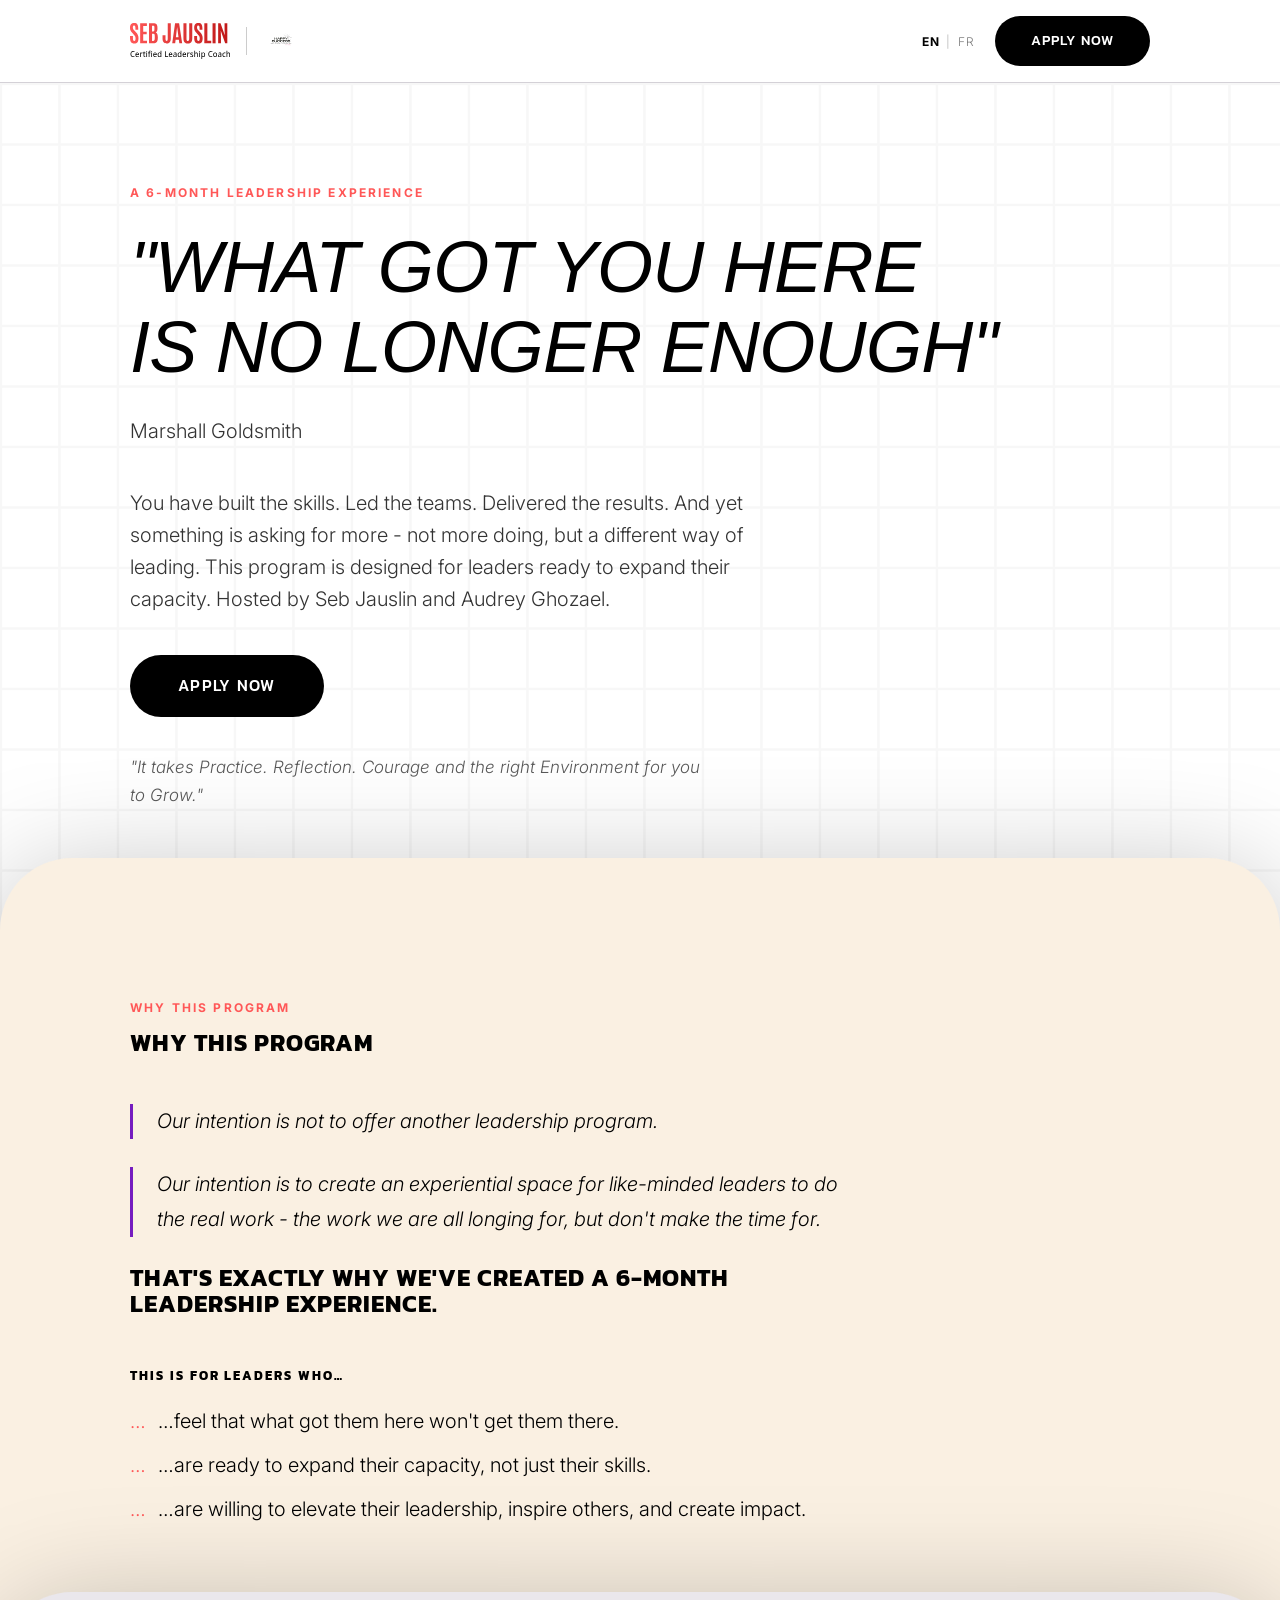
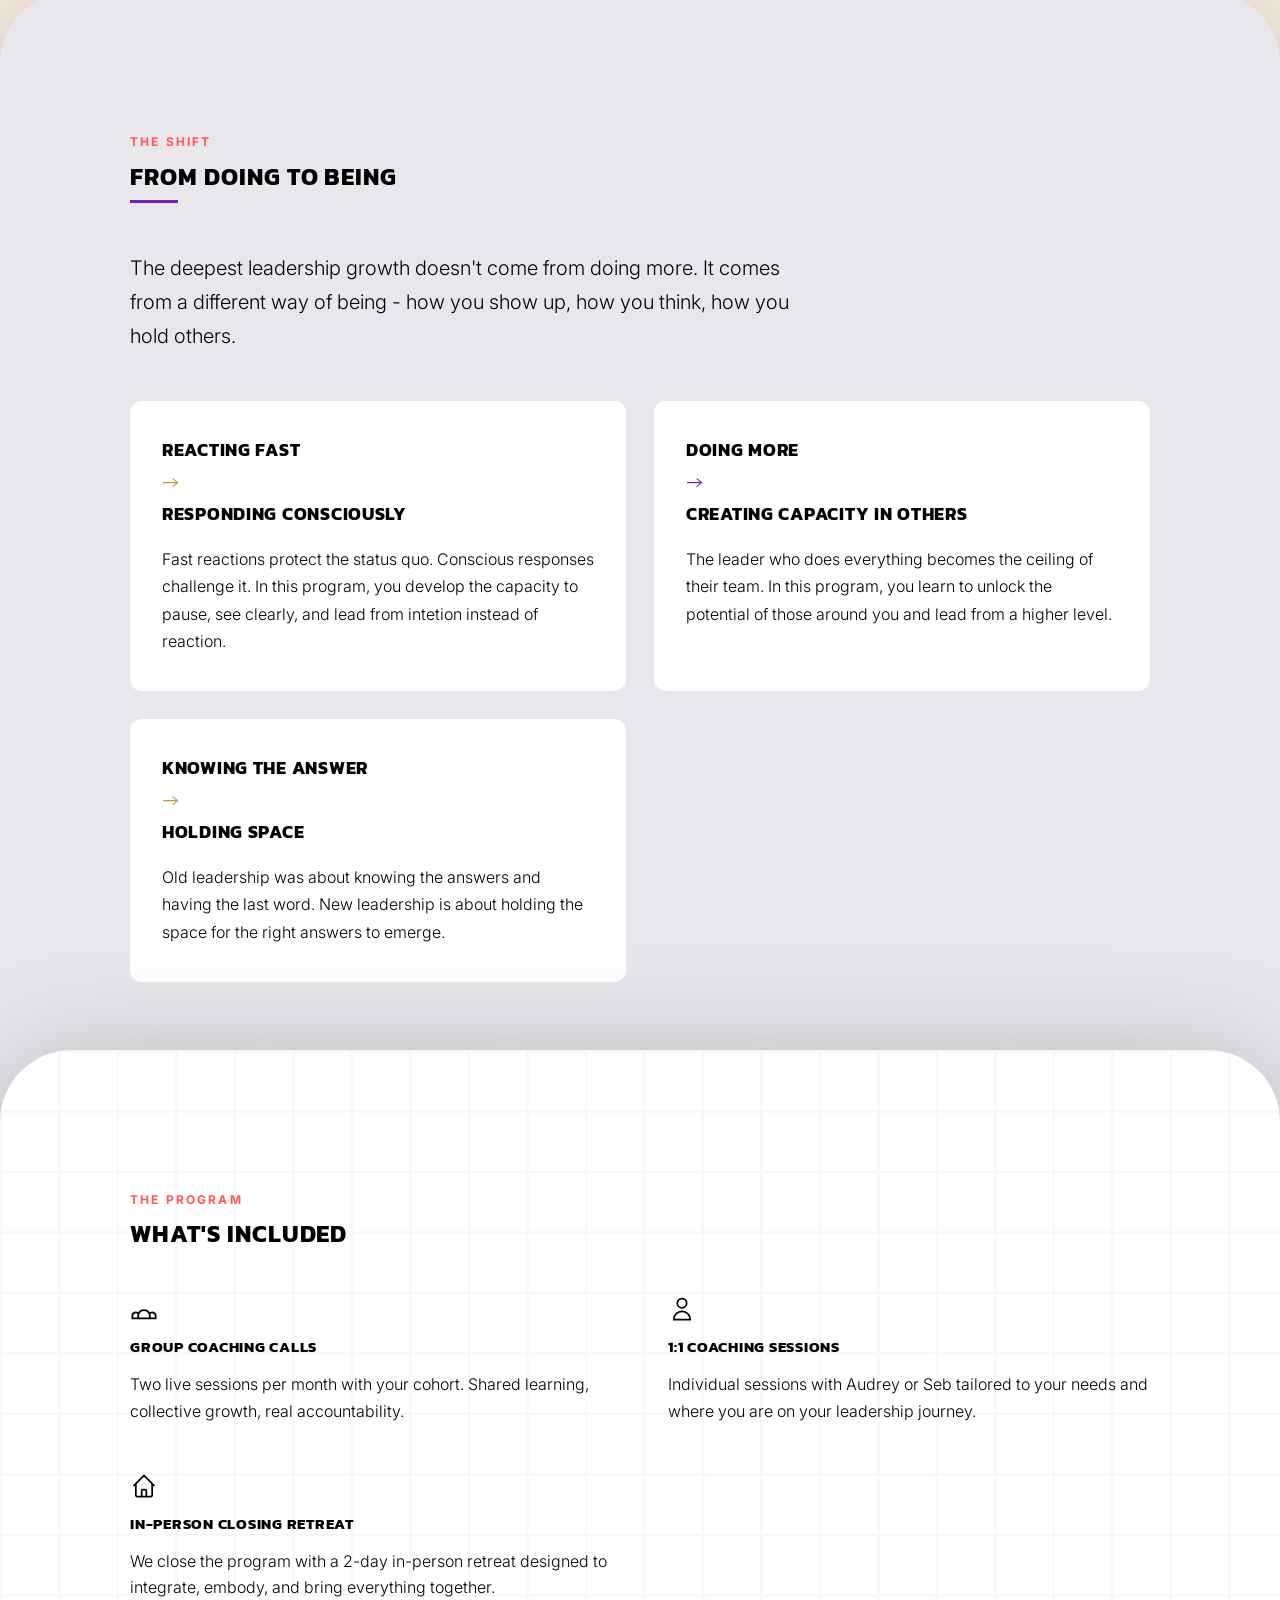
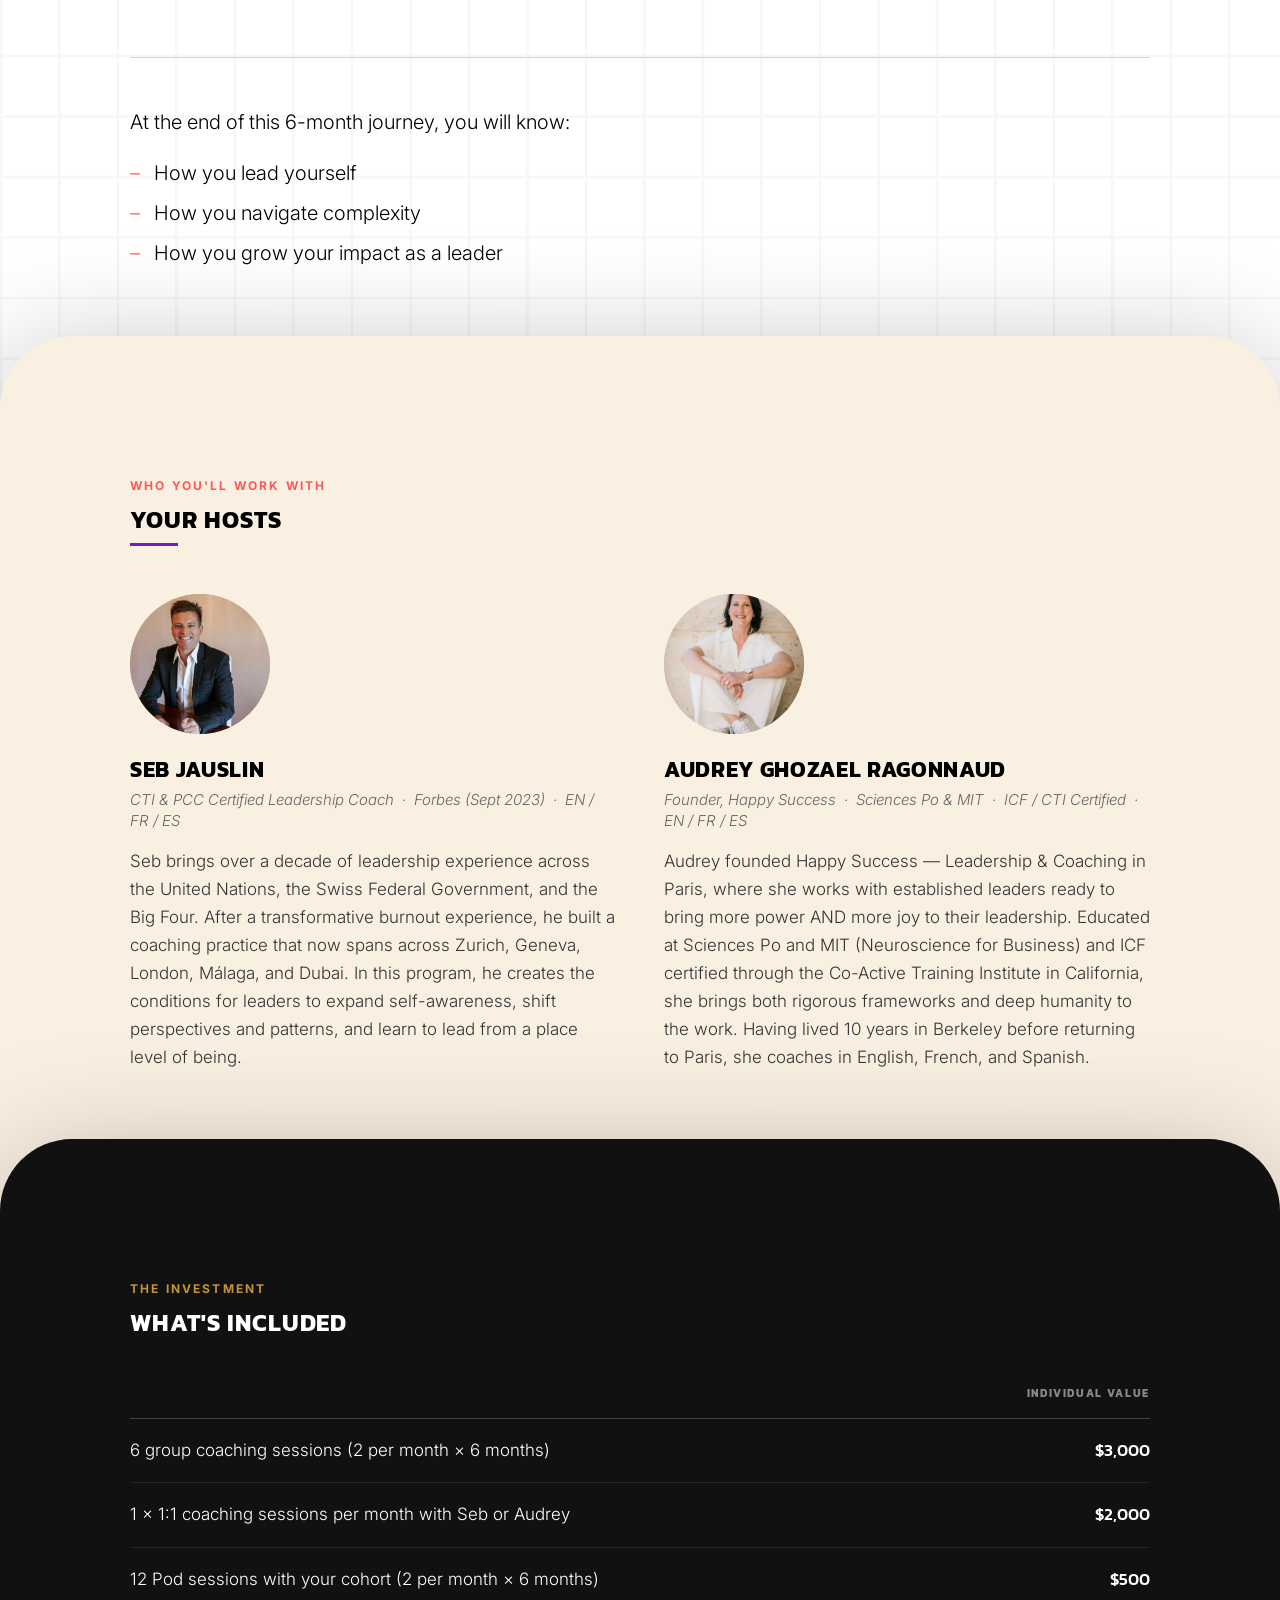
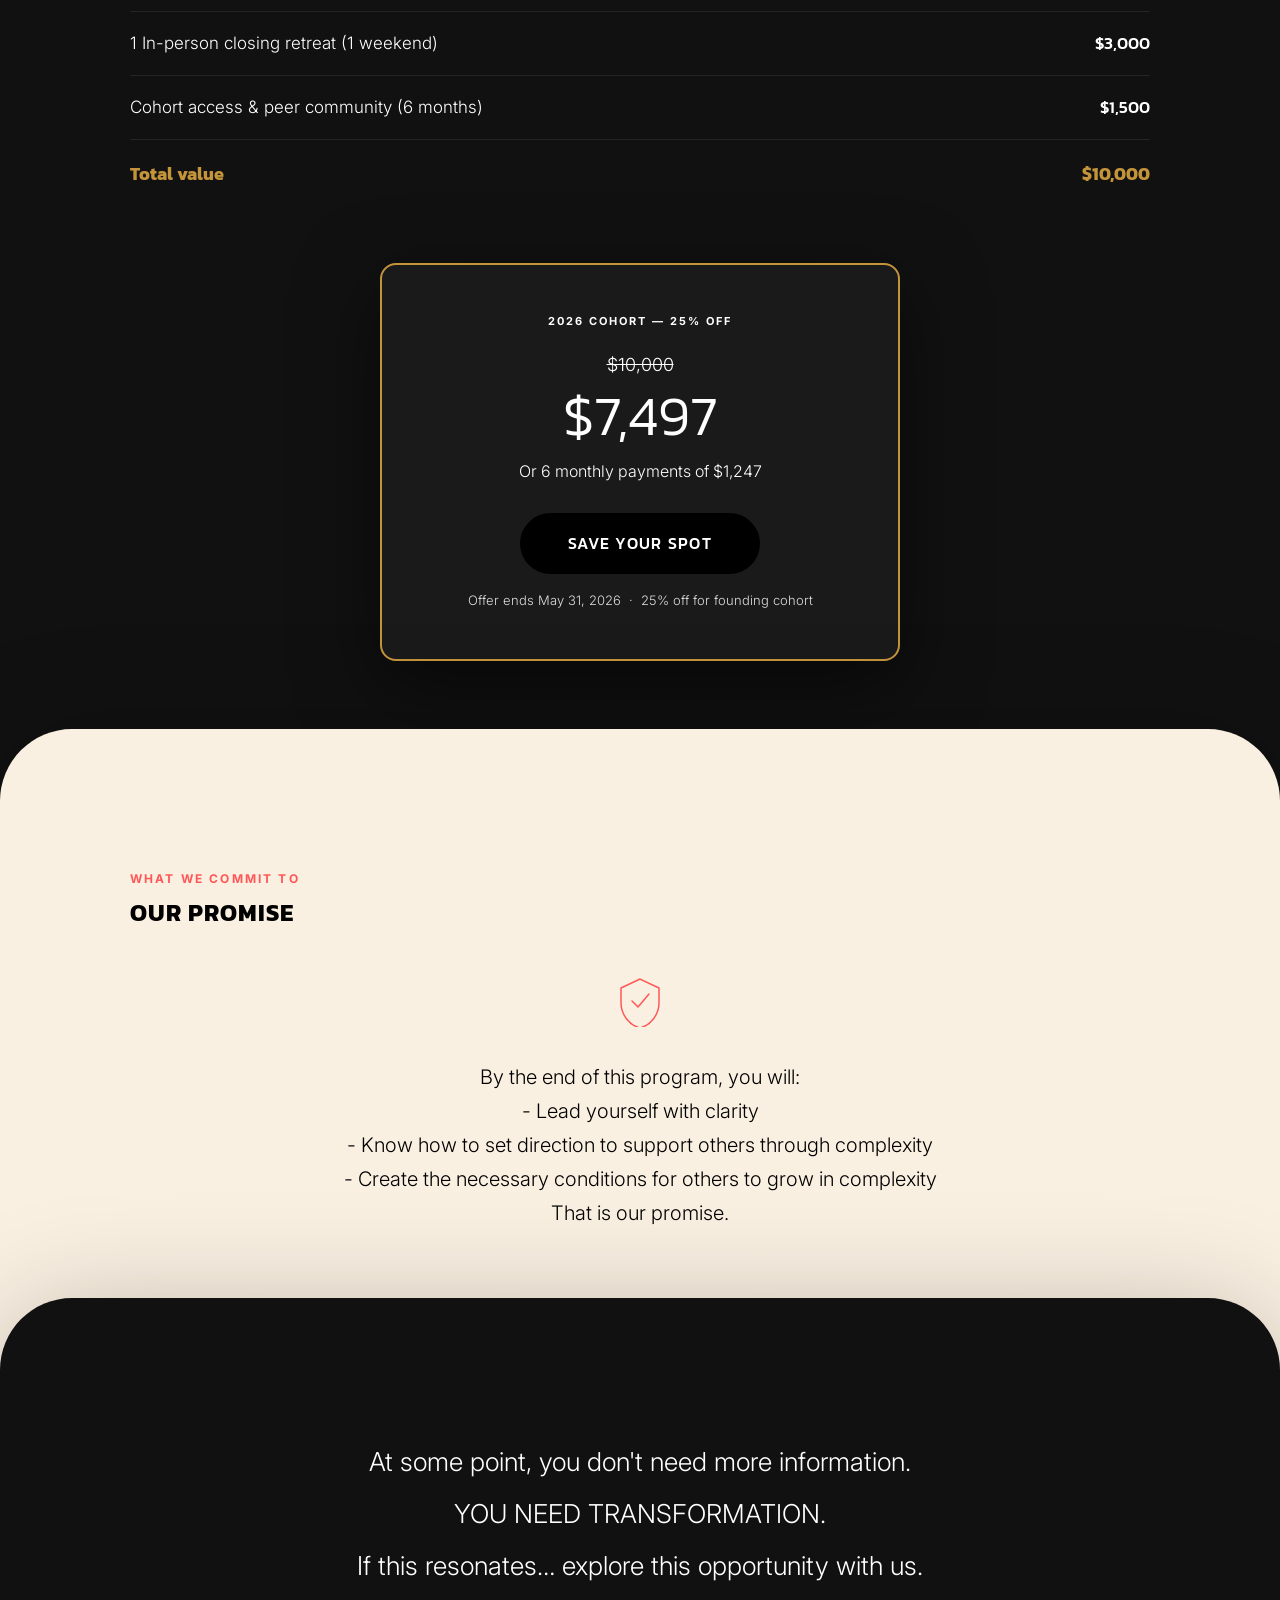
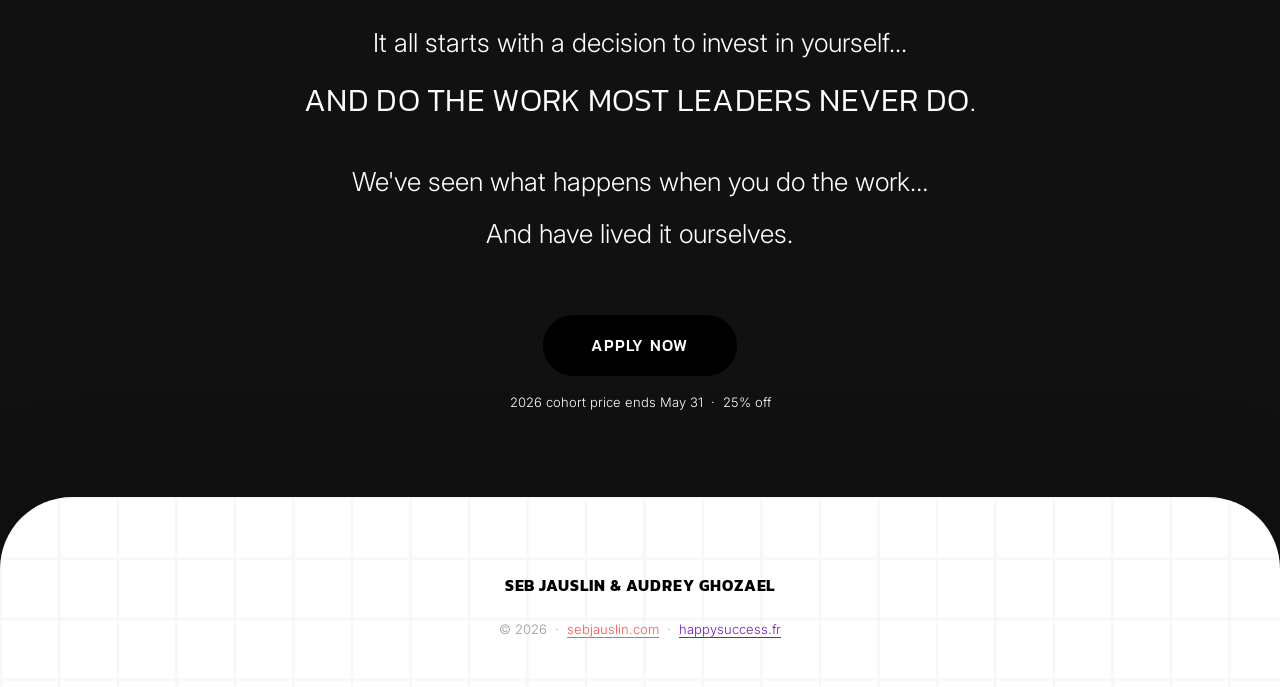
==== commit 180a404d: "Sync FR with EN + add Happy Success brand layer (dual logo, purple accent, Audrey bio) Co-Authored-B" ====
--- a/index.html
+++ b/index.html
@@ -3,7 +3,7 @@
 <head>
   <meta charset="UTF-8">
   <meta name="viewport" content="width=device-width, initial-scale=1.0">
-  <title>[PROGRAM_NAME_TBD] — Seb Jauslin &amp; Audrey Ghozael</title>
+  <title>Seb Jauslin &amp; Audrey Ghozael</title>
   <meta name="description" content="A 6-month leadership experience for leaders ready to expand their capacity. Held by Seb Jauslin and Audrey Ghozael Ragonnaud.">
 
   <!-- Fonts: Kanit (headings/buttons) + Inter (body) -->
@@ -28,16 +28,18 @@
   <!-- HEADER -->
   <header class="site-header" role="banner">
     <div class="container">
-      <span class="site-wordmark" aria-label="Seb Jauslin and Audrey Ghozael">
-        SEB JAUSLIN <span class="separator" aria-hidden="true">×</span> AUDREY GHOZAEL
-      </span>
+      <div class="dual-brand" aria-label="Seb Jauslin and Audrey Ghozael — Happy Success">
+        <img class="dual-brand__seb" src="assets/Seb-Jauslin-Logo.svg" alt="Seb Jauslin" height="36">
+        <span class="dual-brand__sep" aria-hidden="true"></span>
+        <img class="dual-brand__happy" src="assets/happy%20success%20logo.png" alt="Happy Success" height="36">
+      </div>
       <div class="site-header__nav">
         <div class="lang-switcher" aria-label="Language">
           <strong aria-current="true">EN</strong>
           <span class="lang-switcher__sep" aria-hidden="true">|</span>
           <a href="fr/index.html" lang="fr" hreflang="fr">FR</a>
         </div>
-        <a href="[CHECKOUT_URL_TBD]" class="btn">SAVE YOUR SPOT</a>
+        <a href="[CHECKOUT_URL_TBD]" class="btn">APPLY NOW</a>
       </div>
     </div>
   </header>
@@ -50,22 +52,21 @@
 
         <p class="eyebrow hero__eyebrow">A 6-month leadership experience</p>
 
-        <h1 id="hero-heading" class="hero__h1">
-          What got you here<br>
-          is no longer enough.
+        <h1 id="hero-heading" class="hero__h1"><i>
+          "What got you here<br>
+          is no longer enough"</i>
         </h1>
-
+<p class="hero__sub">Marshall Goldsmith </p>
         <p class="hero__sub">
-          You have built the skills. Led the teams. Delivered the results.
-          And yet something is asking for more — not more doing, but a different way of leading.
-          This program is designed for leaders ready to expand their capacity.
-          Held by Seb Jauslin and Audrey Ghozael.
+You have built the skills. Led the teams. Delivered the results. 
+And yet something is asking for more - not more doing, but a different way of leading. 
+This program is designed for leaders ready to expand their capacity. Hosted by Seb Jauslin and Audrey Ghozael.
         </p>
 
-        <a href="[CHECKOUT_URL_TBD]" class="btn btn--large">SAVE YOUR SPOT</a>
+        <a href="[CHECKOUT_URL_TBD]" class="btn btn--large">APPLY NOW</a>
 
         <blockquote class="hero__quote">
-          "It takes Practice. Reflection. Courage and the right Challenging Environment for you to Grow."
+          "It takes Practice. Reflection. Courage and the right Environment for you to Grow."
         </blockquote>
 
       </div>
@@ -76,20 +77,20 @@
       <div class="container">
 
         <div class="section__header">
-          <p class="eyebrow">Why this exists</p>
-          <h2 id="manifesto-heading">WHY THIS EXISTS</h2>
+          <p class="eyebrow">WHY THIS PROGRAM</p>
+          <h2 id="manifesto-heading">WHY THIS PROGRAM</h2>
         </div>
 
         <div class="manifesto__quotes">
           <blockquote>Our intention is not to offer another leadership program.</blockquote>
-          <blockquote>Our intention is to create an experimental space for like-minded leaders to do the real work — the work we are all longing for, but don't make the time for.</blockquote>
-          <blockquote>That's exactly why we've created a 6-month leadership experience.</blockquote>
+          <blockquote>Our intention is to create an experiential space for like-minded leaders to do the real work - the work we are all longing for, but don't make the time for.</blockquote>
+          <h2 id="manifesto-heading">That's exactly why we've created a 6-month leadership experience.</h2>
         </div>
 
         <div class="this-is-for">
           <p class="this-is-for__title">This is for leaders who…</p>
           <ul class="this-is-for__list" role="list">
-            <li>…feel that what got them here is no longer enough.</li>
+            <li>…feel that what got them here won't get them there.</li>
             <li>…are ready to expand their capacity, not just their skills.</li>
             <li>…are willing to elevate their leadership, inspire others, and create impact.</li>
           </ul>
@@ -108,8 +109,8 @@
         </div>
 
         <p class="being__intro">
-          The deepest leadership growth doesn't come from doing more.
-          It comes from a different way of being — how you show up, how you think, how you hold others.
+          The deepest leadership growth doesn't come from doing more. 
+          It comes from a different way of being - how you show up, how you think, how you hold others.
         </p>
 
         <div class="shift-cards">
@@ -121,20 +122,32 @@
               Responding consciously
             </div>
             <p>
-              Fast reactions protect the status quo. Conscious responses create it.
-              In this program, you develop the capacity to pause, see clearly, and lead from choice — not reflex.
+              Fast reactions protect the status quo. Conscious responses challenge it. 
+              In this program, you develop the capacity to pause, see clearly, and lead from intetion instead of reaction.
             </p>
           </div>
 
-          <div class="shift-card">
+          <div class="shift-card shift-card--purple">
             <div class="shift-card__headline">
               Doing more
               <span class="shift-card__arrow">→</span>
               Creating capacity in others
             </div>
             <p>
-              The leader who does everything becomes the ceiling of their team.
-              You will learn to unlock the potential around you — and lead at a level only you can reach.
+              The leader who does everything becomes the ceiling of their team. 
+              In this program, you learn to unlock the potential of those around you and lead from a higher level.
+            </p>
+          </div>
+
+          <div class="shift-card">
+            <div class="shift-card__headline">
+              Knowing the answer
+              <span class="shift-card__arrow">→</span>
+              Holding space
+            </div>
+            <p>
+              Old leadership was about knowing the answers and having the last word. 
+              New leadership is about holding the space for the right answers to emerge.
             </p>
           </div>
 
@@ -148,7 +161,7 @@
 
         <div class="section__header">
           <p class="eyebrow">The program</p>
-          <h2 id="inside-heading">WHAT'S INSIDE</h2>
+          <h2 id="inside-heading">WHAT'S INCLUDED</h2>
         </div>
 
         <div class="program-grid">
@@ -166,15 +179,7 @@
               <path d="M16 7a4 4 0 11-8 0 4 4 0 018 0zM12 14a7 7 0 00-7 7h14a7 7 0 00-7-7z"/>
             </svg>
             <div class="program-item__title">1:1 coaching sessions</div>
-            <p>Individual sessions with Seb or Audrey throughout the journey — tailored to where you are and what you need.</p>
-          </div>
-
-          <div class="program-item">
-            <svg class="program-item__icon" viewBox="0 0 24 24" fill="none" stroke="currentColor" stroke-width="1.5" aria-hidden="true">
-              <circle cx="11" cy="11" r="8"/><path d="M21 21l-4.35-4.35"/><circle cx="11" cy="11" r="3"/>
-            </svg>
-            <div class="program-item__title">DISC report + debrief</div>
-            <p>A full behavioral profile and a dedicated debrief — so you understand how you lead, and how others experience you.</p>
+            <p>Individual sessions with Audrey or Seb tailored to your needs and where you are on your leadership journey.</p>
           </div>
 
           <div class="program-item">
@@ -182,17 +187,13 @@
               <path d="M3 12l2-2m0 0l7-7 7 7M5 10v10a1 1 0 001 1h3m10-11l2 2m-2-2v10a1 1 0 01-1 1h-3m-6 0a1 1 0 001-1v-4a1 1 0 011-1h2a1 1 0 011 1v4a1 1 0 001 1m-6 0h6"/>
             </svg>
             <div class="program-item__title">In-person closing retreat</div>
-            <p>We close the program with an in-person retreat. A dedicated space to integrate, embody, and bring everything together.</p>
-          </div>
-
-        </div>
-
-        <blockquote class="program-quote">
-          "And we close the leadership journey with an in-person retreat… to integrate, embody, and bring everything together."
-        </blockquote>
+            <p>We close the program with a 2-day in-person retreat designed to integrate, embody, and bring everything together.</p>
+          </div>
+
+        </div>
 
         <div class="program-pillars">
-          <p class="program-pillars__intro">Over 6 months, we work deeply on:</p>
+          <p class="program-pillars__intro">At the end of this 6-month journey, you will know:</p>
           <ul class="program-pillars__list" role="list">
             <li>How you lead yourself</li>
             <li>How you navigate complexity</li>
@@ -209,7 +210,7 @@
 
         <div class="section__header">
           <p class="eyebrow">Who you'll work with</p>
-          <h2 id="guides-heading">YOUR GUIDES</h2>
+          <h2 id="guides-heading">YOUR HOSTS</h2>
         </div>
 
         <div class="hosts-grid">
@@ -228,11 +229,11 @@
               >
             </div>
             <h3 class="host-card__name">Seb Jauslin</h3>
-            <p class="host-card__creds">PCC Certified Leadership Coach &nbsp;·&nbsp; Forbes (Sept 2023) &nbsp;·&nbsp; EN / FR / ES</p>
+            <p class="host-card__creds">CTI & PCC Certified Leadership Coach  &nbsp;·&nbsp;  Forbes (Sept 2023)  &nbsp;·&nbsp;  EN / FR / ES</p>
             <p class="host-card__bio">
-              Seb brings over a decade of leadership experience across the United Nations, the Swiss Federal Government, and the Big Four — and a coaching practice that spans Zurich, Geneva, London, Málaga, and Dubai.
-              In this program, he creates the conditions for leaders to do the real work: expanding self-awareness, shifting deep patterns, and learning to lead from a different level of being.
-            </p>
+              Seb brings over a decade of leadership experience across the United Nations, the Swiss Federal Government, and the Big Four. 
+              After a transformative burnout experience, he built a coaching practice that now spans across Zurich, Geneva, London, Málaga, and Dubai. 
+              In this program, he creates the conditions for leaders to expand self-awareness, shift perspectives and patterns, and learn to lead from a place level of being.</p>
           </article>
 
           <article class="host-card" aria-label="Audrey Ghozael Ragonnaud">
@@ -249,11 +250,11 @@
               >
             </div>
             <h3 class="host-card__name">Audrey Ghozael Ragonnaud</h3>
-            <p class="host-card__creds">Founder, Bright Leader Coaching &nbsp;·&nbsp; ICF Certified &nbsp;·&nbsp; EN / FR / ES</p>
+            <p class="host-card__creds">Founder, Happy Success &nbsp;·&nbsp; Sciences Po & MIT &nbsp;·&nbsp; ICF / CTI Certified &nbsp;·&nbsp; EN / FR / ES</p>
             <p class="host-card__bio">
-              Audrey founded Bright Leader Coaching in Silicon Valley, where she works with leaders at the intersection of performance and humanity.
-              ICF certified through the Co-Active Training Institute, with an MIT Sloan certificate in Neuroscience for Business and a Sciences-Po Paris foundation — she brings both rigor and depth to the leadership journey.
-              Based between San Francisco and Paris, she coaches in English, French, and Spanish.
+              Audrey founded Happy Success — Leadership & Coaching in Paris, where she works with established leaders ready to bring more power AND more joy to their leadership.
+              Educated at Sciences Po and MIT (Neuroscience for Business) and ICF certified through the Co-Active Training Institute in California, she brings both rigorous frameworks and deep humanity to the work.
+              Having lived 10 years in Berkeley before returning to Paris, she coaches in English, French, and Spanish.
             </p>
           </article>
 
@@ -266,36 +267,36 @@
       <div class="container">
 
         <div class="section__header">
-          <p class="eyebrow">What it includes</p>
-          <h2 id="investment-heading">THE INVESTMENT</h2>
+          <p class="eyebrow">THE INVESTMENT</p>
+          <h2 id="investment-heading">WHAT'S INCLUDED</h2>
         </div>
 
         <table class="value-stack" aria-label="Program value breakdown">
           <thead>
             <tr>
-              <th scope="col">What's included</th>
+              <th scope="col"></th>
               <th scope="col">Individual value</th>
             </tr>
           </thead>
           <tbody>
             <tr>
-              <td>12 group coaching sessions (2 per month &times; 6 months)</td>
+              <td>6 group coaching sessions (2 per month &times; 6 months)</td>
               <td>$3,000</td>
             </tr>
             <tr>
-              <td>4 &times; 1:1 coaching sessions with Seb or Audrey</td>
+              <td>1 &times; 1:1 coaching sessions per month with Seb or Audrey</td>
               <td>$2,000</td>
             </tr>
             <tr>
-              <td>DISC behavioral report + personalized debrief</td>
+              <td>12 Pod sessions with your cohort (2 per month × 6 months)</td>
               <td>$500</td>
             </tr>
             <tr>
-              <td>In-person closing retreat</td>
+              <td>1 In-person closing retreat (1 weekend)</td>
               <td>$3,000</td>
             </tr>
             <tr>
-              <td>Cohort access + peer community (6 months)</td>
+              <td>Cohort access & peer community (6 months)</td>
               <td>$1,500</td>
             </tr>
           </tbody>
@@ -308,7 +309,7 @@
         </table>
 
         <div class="price-card">
-          <p class="price-card__label">Founding cohort &mdash; 25% off</p>
+          <p class="price-card__label">2026 cohort &mdash; 25% off</p>
           <p class="price-card__original"><del>$10,000</del></p>
           <p class="price-card__price">$7,497</p>
           <p class="price-card__plan">Or 6 monthly payments of $1,247</p>
@@ -338,12 +339,13 @@
               <path d="M18 26l6 6 11-13" stroke-linecap="round" stroke-linejoin="round"/>
             </svg>
           </div>
-          <blockquote>
-            By the end of this program, you will lead with clarity — knowing how to set direction,
-            hold your team through complexity, and create the conditions for others to grow.
-            You will have done the work on yourself that most leaders never make the time for.
-            That is the work. That is our promise.
-          </blockquote>
+        <p class="being__intro">
+By the end of this program, you will: </br>
+- Lead yourself with clarity </br>
+- Know how to set direction to support others through complexity </br>
+- Create the necessary conditions for others to grow in complexity</br>
+That is our promise.
+        </p>
         </div>
 
       </div>
@@ -354,21 +356,20 @@
       <div class="container">
 
         <div class="final-cta__poem">
-          <p>If this resonates…</p>
-          <p>we've created a space where you can explore the program.</p>
-          <p>And more importantly — see if it's the right next step for you.</p>
+          <p>At some point, you don't need more information.</p>
+          <p>YOU NEED TRANSFORMATION.</p>
+          <p>If this resonates… explore this opportunity with us.</p>
           <span class="poem__break" aria-hidden="true"></span>
-          <p>At some point, you don't need more information.</p>
-          <p><strong>You need transformation.</strong></p>
+          <p>It all starts with a decision to invest in yourself...</p>
+          <p><strong>And do the work most leaders never do.</strong></p>
           <span class="poem__break" aria-hidden="true"></span>
-          <p>And it starts with a decision to invest in yourself.</p>
-          <p>We've seen what happens when leaders do this work…</p>
-          <p>and have lived it ourselves.</p>
+          <p>We've seen what happens when you do the work…</p>
+          <p>And have lived it ourselves.</p>
         </div>
 
         <div class="final-cta__actions">
-          <a href="[CHECKOUT_URL_TBD]" class="btn btn--large">SAVE YOUR SPOT</a>
-          <p class="final-cta__caption">Founding cohort price ends May 31 &nbsp;&middot;&nbsp; 25% off</p>
+          <a href="[CHECKOUT_URL_TBD]" class="btn btn--large">APPLY NOW</a>
+          <p class="final-cta__caption">2026 cohort price ends May 31 &nbsp;&middot;&nbsp; 25% off</p>
           <div class="final-cta__countdown">
             <span class="mini-countdown" data-countdown aria-label="Time remaining"></span>
           </div>
@@ -382,14 +383,14 @@
   <!-- =================== FOOTER =================== -->
   <footer class="site-footer" role="contentinfo">
     <div class="container">
-      <p class="site-footer__name">[PROGRAM_NAME_TBD]</p>
-      <p class="site-footer__hosts">Seb Jauslin &amp; Audrey Ghozael Ragonnaud</p>
+      <p class="site-footer__name"></p>
+      <p class="site-footer__hosts">Seb Jauslin &amp; Audrey Ghozael</p>
       <p class="site-footer__copy">
         &copy; 2026
         &nbsp;&middot;&nbsp;
         <a href="https://sebjauslin.com" target="_blank" rel="noopener">sebjauslin.com</a>
         &nbsp;&middot;&nbsp;
-        <a href="https://brightleadercoaching.org" target="_blank" rel="noopener">brightleadercoaching.org</a>
+        <a href="https://happysuccess.fr" target="_blank" rel="noopener">happysuccess.fr</a>
       </p>
     </div>
   </footer>
--- a/styles.css
+++ b/styles.css
@@ -9,6 +9,7 @@
   --accent:       #FF5757;
   --accent-dark:  #C21A1A;
   --accent-gold:  #C4943A;
+  --color-accent-secondary: #751CBF;
   --dark:         #111111;
   --border:       #D4D1D7;
   --shadow:       0px 17px 117px rgba(0, 0, 0, 0.25);
@@ -677,6 +678,36 @@
 }
 
 /* ===========================
+   DUAL BRAND LOCKUP
+   =========================== */
+.dual-brand {
+  display: flex;
+  align-items: center;
+  gap: 16px;
+  flex-shrink: 0;
+}
+
+.dual-brand__sep {
+  width: 1px;
+  height: 28px;
+  background: rgba(0, 0, 0, 0.2);
+  flex-shrink: 0;
+}
+
+.dual-brand__seb,
+.dual-brand__happy {
+  height: 36px;
+  width: auto;
+  display: block;
+}
+
+@media (max-width: 480px) {
+  .dual-brand { gap: 10px; }
+  .dual-brand__seb,
+  .dual-brand__happy { height: 28px; }
+}
+
+/* ===========================
    LANGUAGE SWITCHER
    =========================== */
 .lang-switcher {
@@ -796,7 +827,7 @@
   font-weight: 300;
   line-height: 1.75;
   font-style: italic;
-  border-left: 3px solid var(--accent);
+  border-left: 3px solid var(--color-accent-secondary);
   padding-left: 24px;
   margin: 0 0 28px;
 }
@@ -876,9 +907,13 @@
 }
 
 .shift-card__arrow {
-  color: var(--accent);
+  color: var(--accent-gold);
   font-size: 22px;
   font-weight: 300;
+}
+
+.shift-card--purple .shift-card__arrow {
+  color: var(--color-accent-secondary);
 }
 
 .shift-card p {
@@ -1210,3 +1245,24 @@
 .site-footer__copy a:hover {
   color: var(--accent-dark);
 }
+
+/* ===========================
+   HAPPY SUCCESS PURPLE ACCENTS
+   =========================== */
+#being .section__header h2::after,
+#guides .section__header h2::after {
+  content: '';
+  display: block;
+  width: 48px;
+  height: 3px;
+  background: var(--color-accent-secondary);
+  margin-top: 10px;
+}
+
+.site-footer__copy a[href*="happysuccess"] {
+  color: var(--color-accent-secondary);
+}
+
+.site-footer__copy a[href*="happysuccess"]:hover {
+  color: #5a1494;
+}
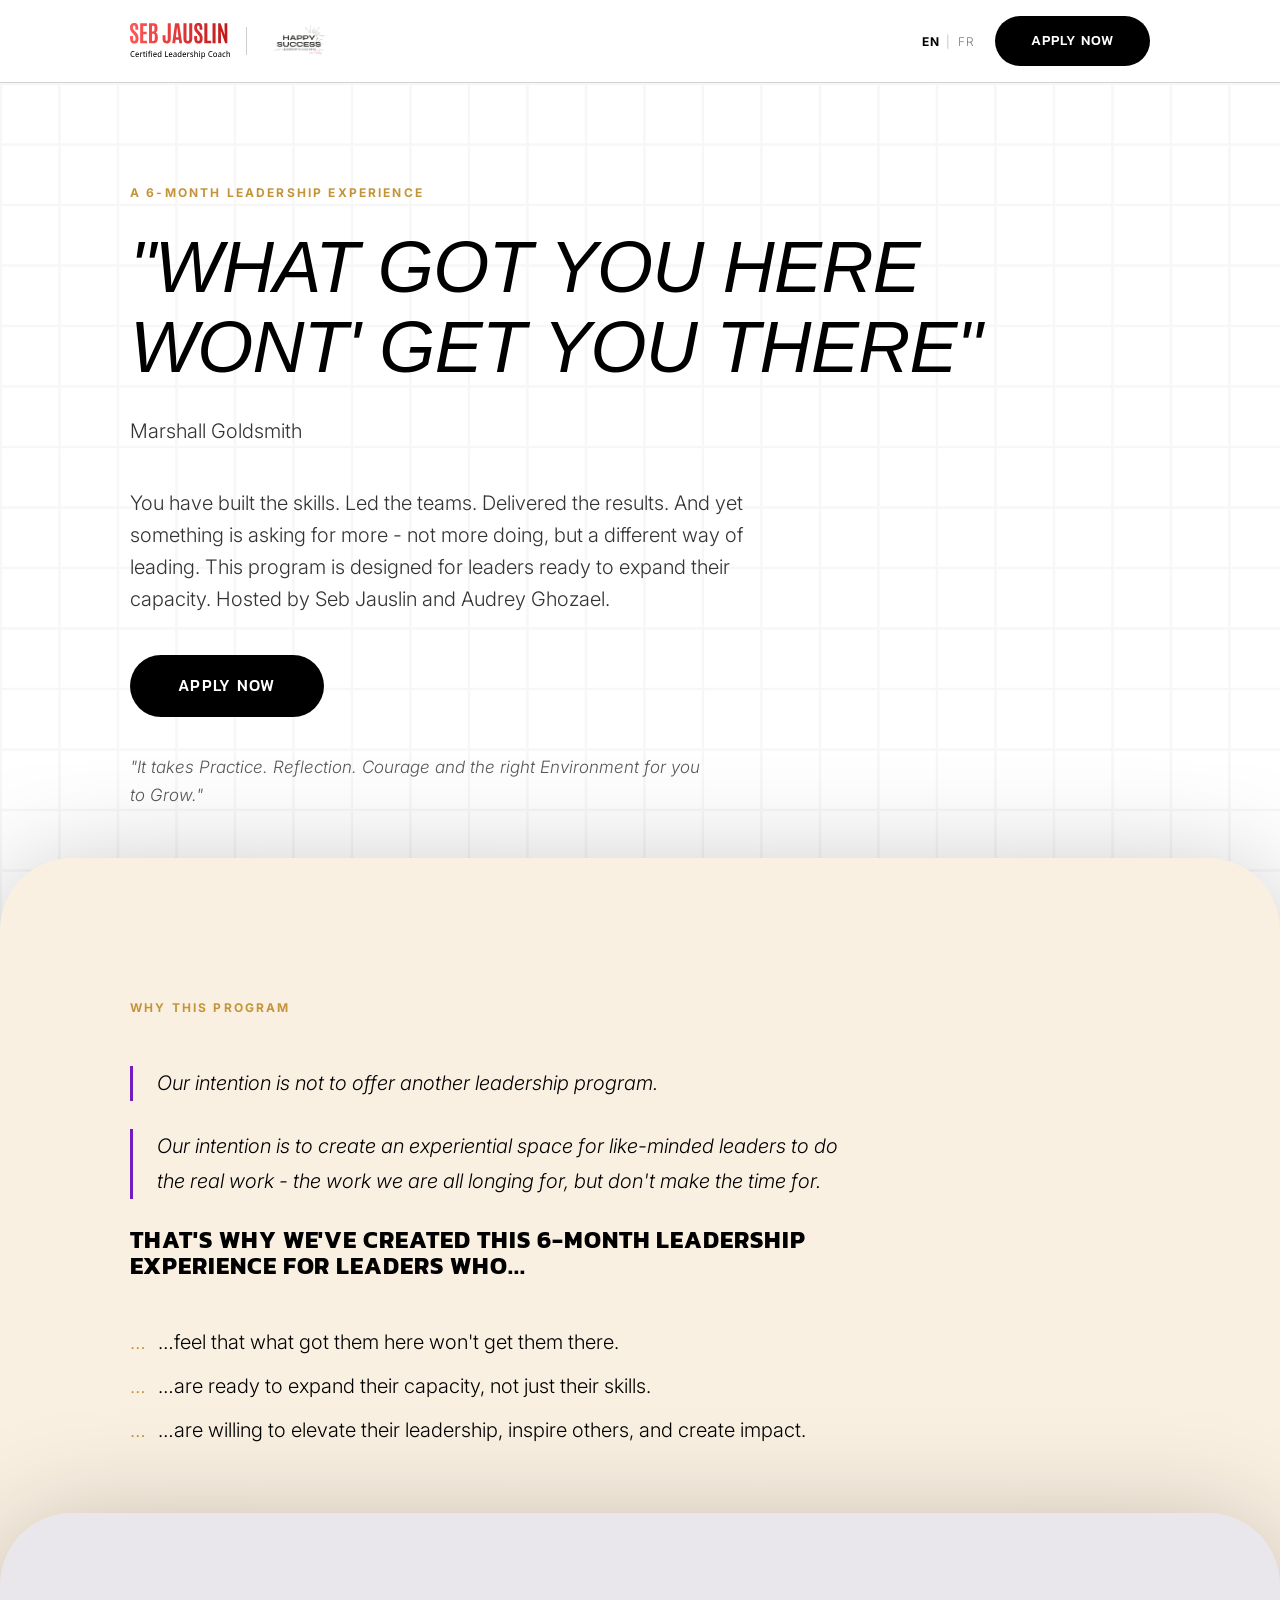
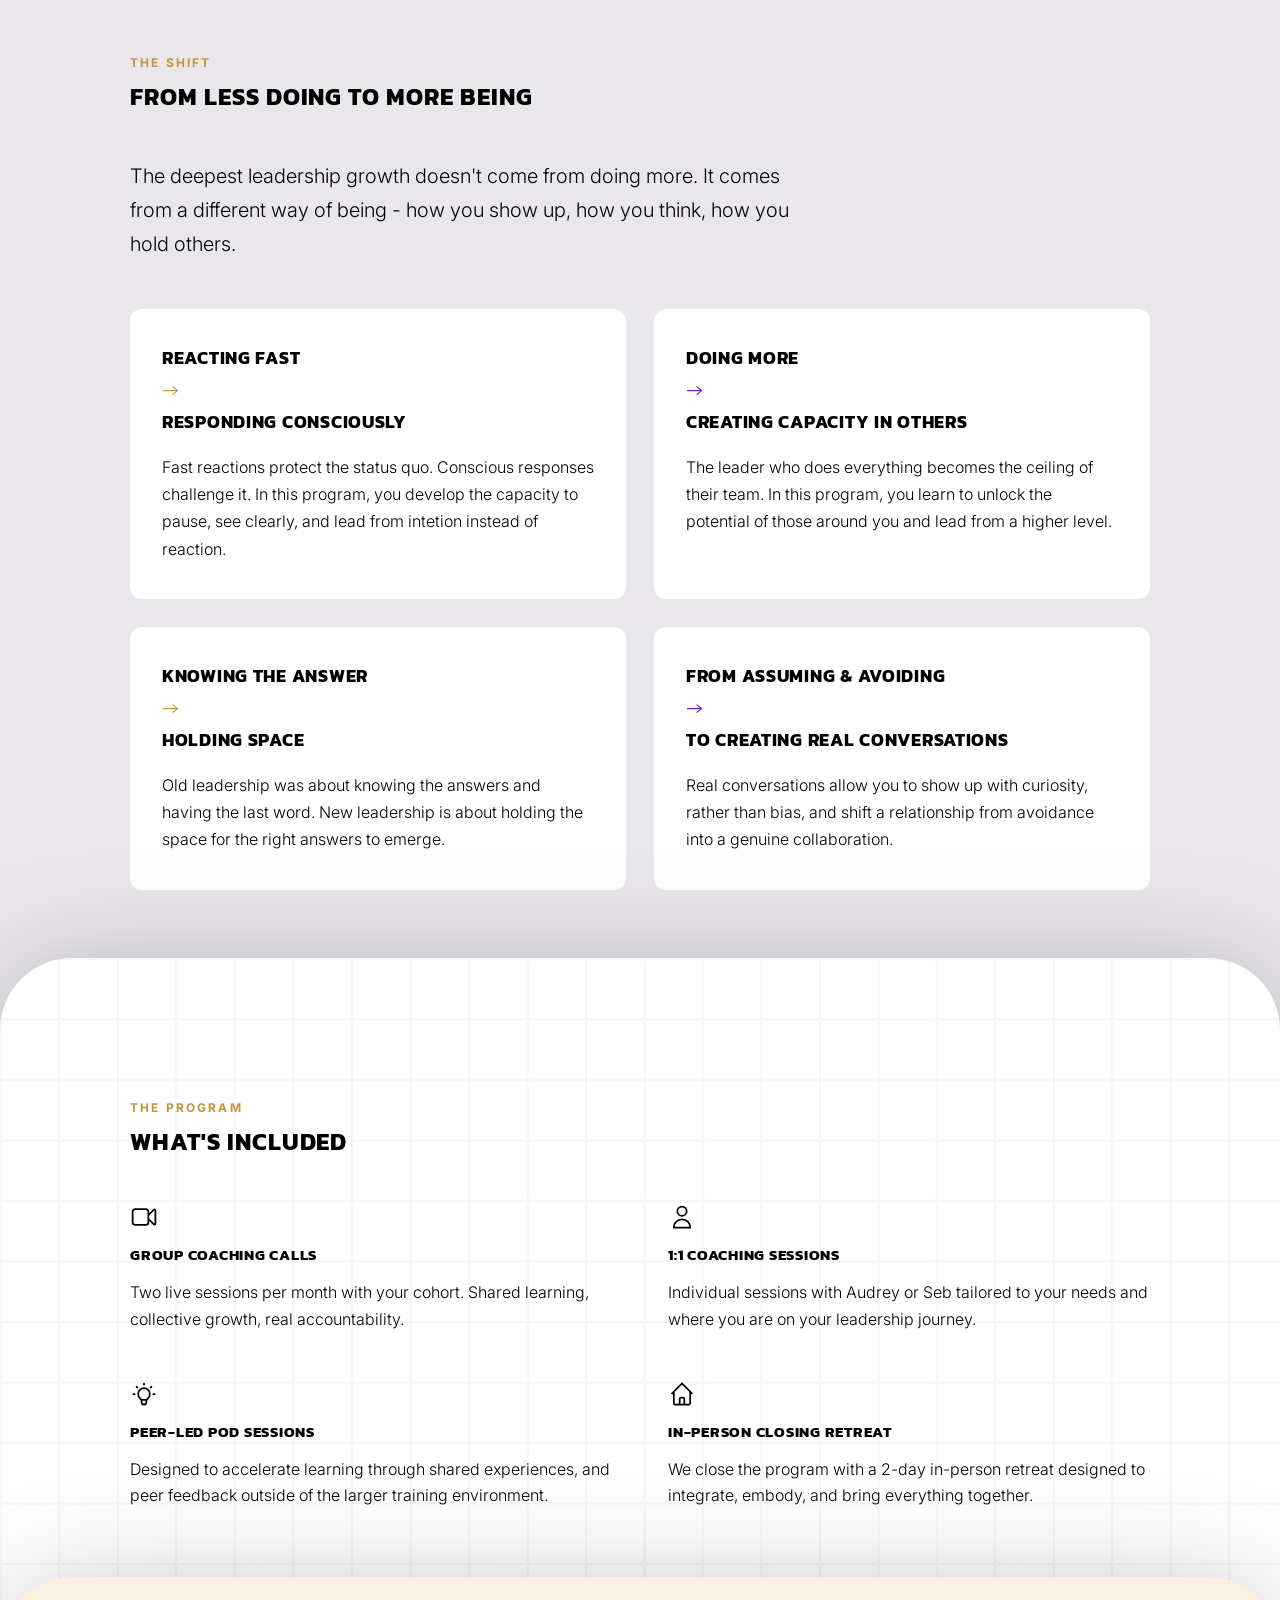
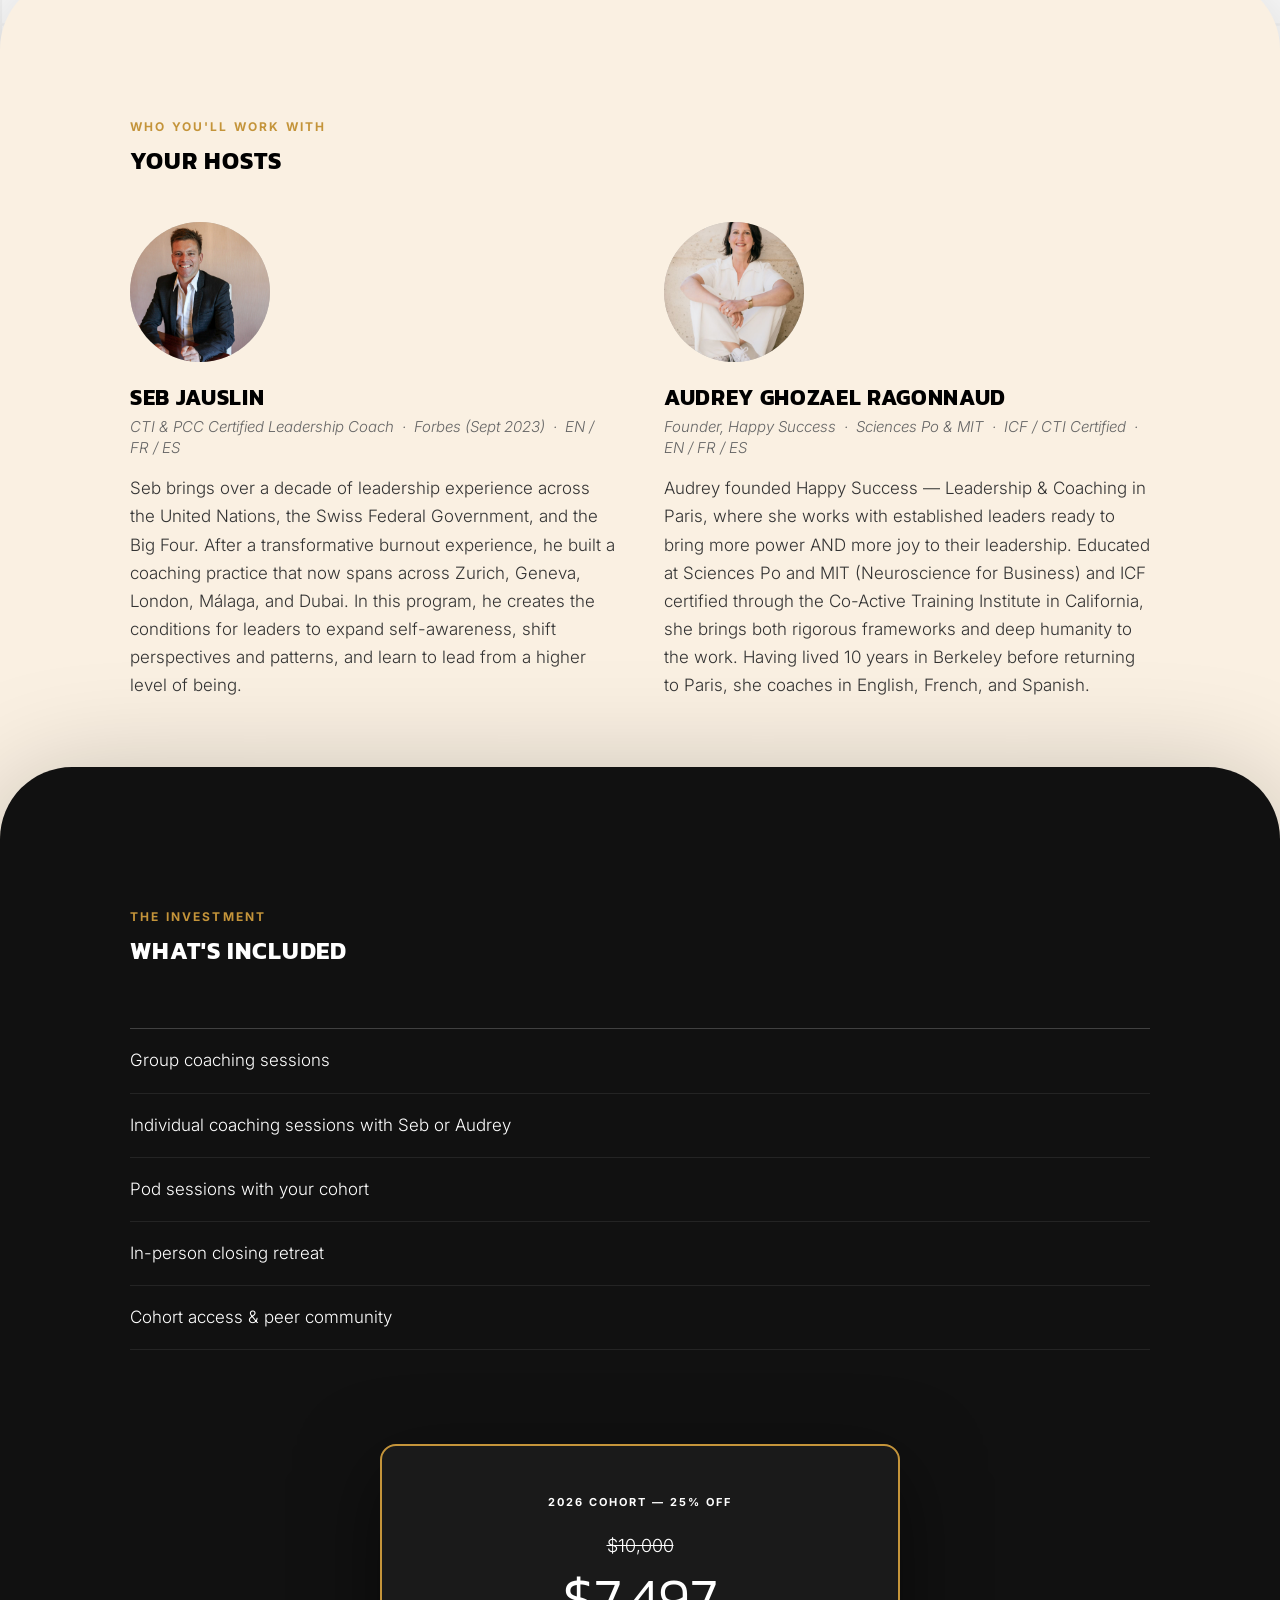
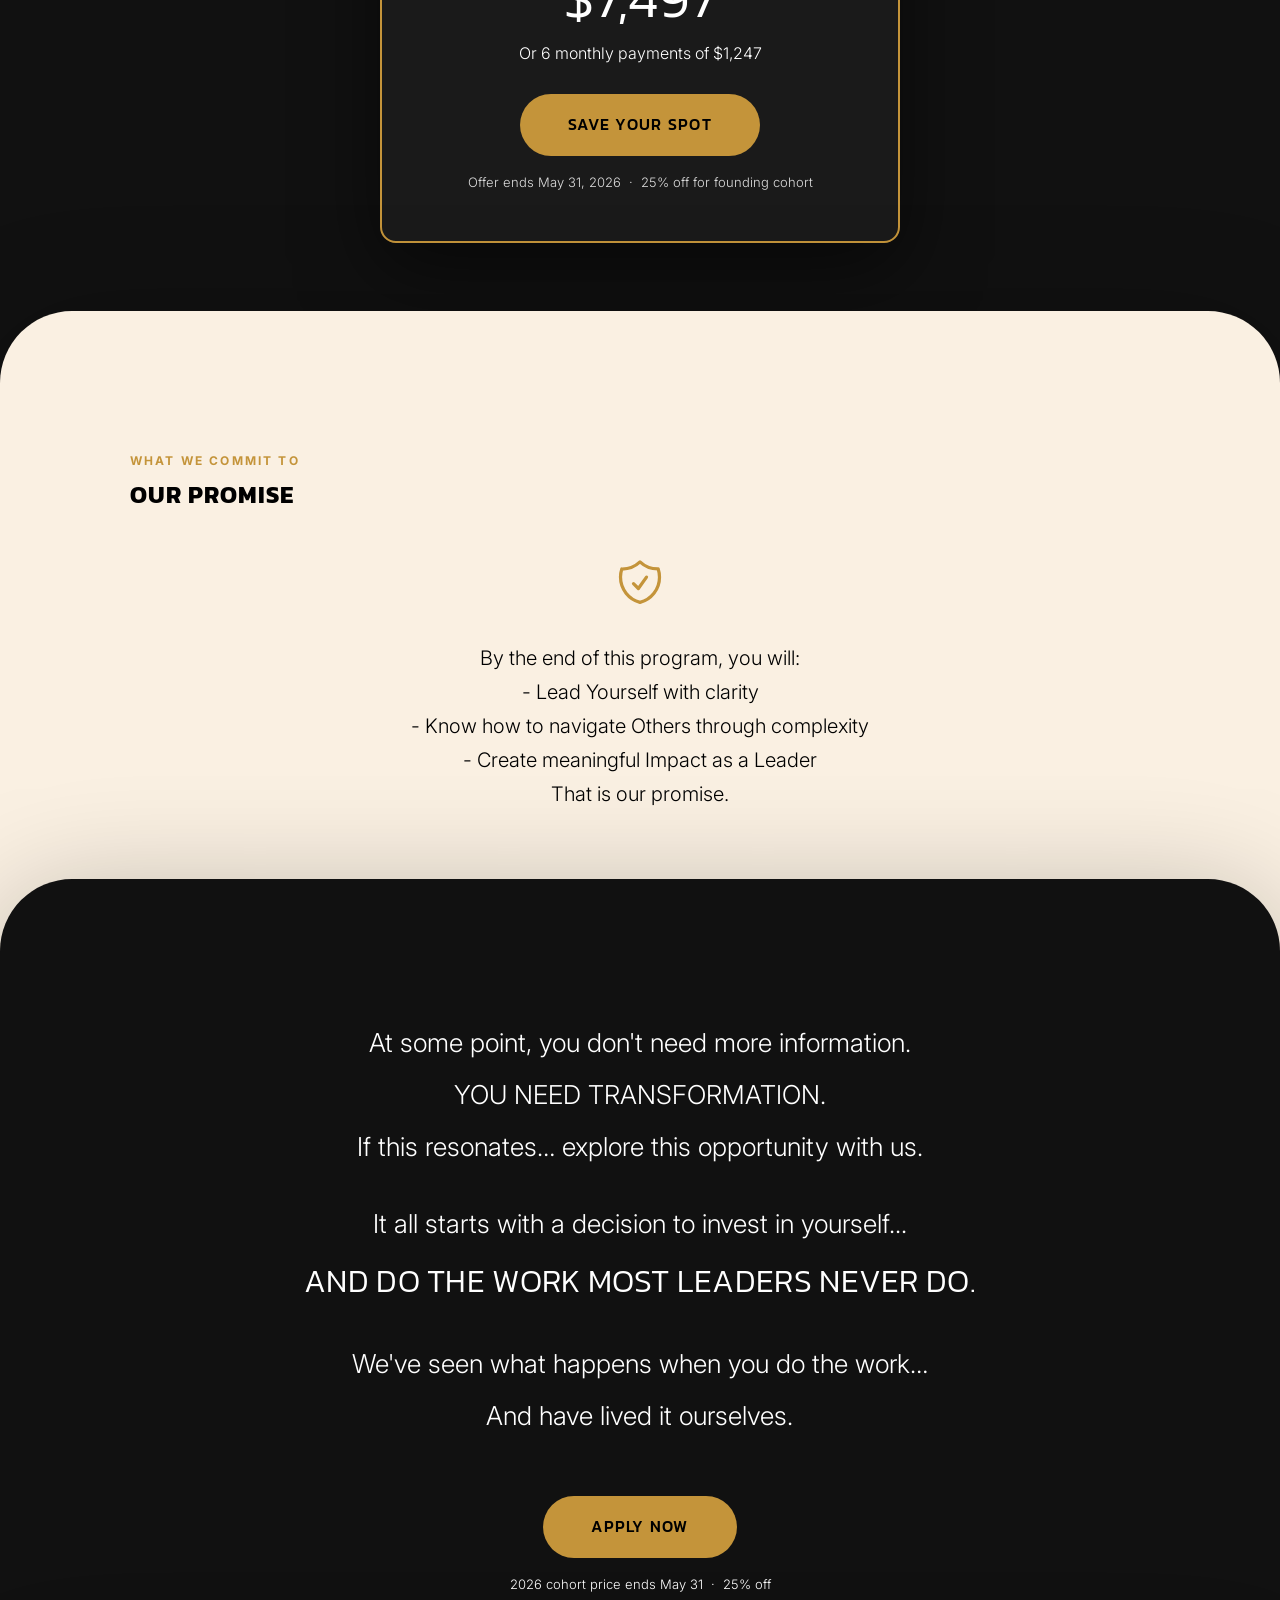
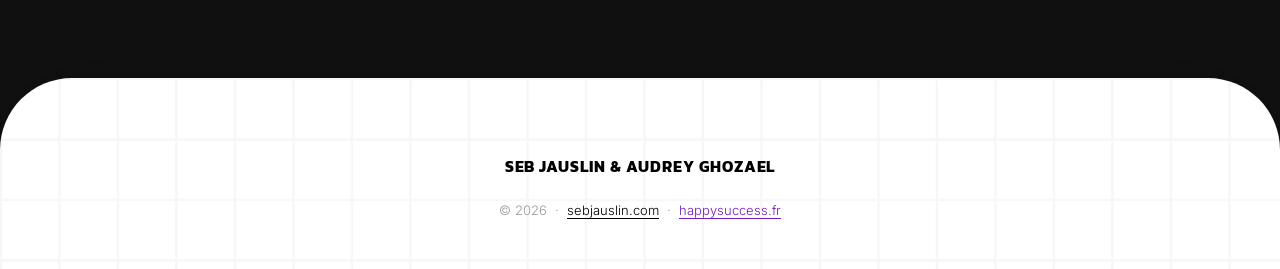
==== commit 393dd8ed: "New Improvements of text - adding Audrey Style / Logo and preparing final version - Fix icons: video" ====
--- a/index.html
+++ b/index.html
@@ -20,7 +20,7 @@
     <div class="announcement-bar__inner">
       <span class="announcement-bar__text">Founding cohort — Save 25% until May 31, 2026</span>
       <span class="mini-countdown" data-countdown aria-label="Time remaining"></span>
-      <a href="[CHECKOUT_URL_TBD]" class="announcement-bar__cta">SAVE YOUR SPOT →</a>
+      <a href="https://tally.so/r/xX4DWv" class="announcement-bar__cta">SAVE YOUR SPOT →</a>
       <button class="announcement-bar__dismiss" aria-label="Dismiss announcement">×</button>
     </div>
   </div>
@@ -39,7 +39,7 @@
           <span class="lang-switcher__sep" aria-hidden="true">|</span>
           <a href="fr/index.html" lang="fr" hreflang="fr">FR</a>
         </div>
-        <a href="[CHECKOUT_URL_TBD]" class="btn">APPLY NOW</a>
+        <a href="https://tally.so/r/xX4DWv" class="btn">APPLY NOW</a>
       </div>
     </div>
   </header>
@@ -53,8 +53,8 @@
         <p class="eyebrow hero__eyebrow">A 6-month leadership experience</p>
 
         <h1 id="hero-heading" class="hero__h1"><i>
-          "What got you here<br>
-          is no longer enough"</i>
+          "WHAT GOT YOU HERE  <br>
+          WONT' GET YOU THERE"</i>
         </h1>
 <p class="hero__sub">Marshall Goldsmith </p>
         <p class="hero__sub">
@@ -63,7 +63,7 @@
 This program is designed for leaders ready to expand their capacity. Hosted by Seb Jauslin and Audrey Ghozael.
         </p>
 
-        <a href="[CHECKOUT_URL_TBD]" class="btn btn--large">APPLY NOW</a>
+        <a href="https://tally.so/r/xX4DWv" class="btn btn--large">APPLY NOW</a>
 
         <blockquote class="hero__quote">
           "It takes Practice. Reflection. Courage and the right Environment for you to Grow."
@@ -78,17 +78,15 @@
 
         <div class="section__header">
           <p class="eyebrow">WHY THIS PROGRAM</p>
-          <h2 id="manifesto-heading">WHY THIS PROGRAM</h2>
         </div>
 
         <div class="manifesto__quotes">
           <blockquote>Our intention is not to offer another leadership program.</blockquote>
           <blockquote>Our intention is to create an experiential space for like-minded leaders to do the real work - the work we are all longing for, but don't make the time for.</blockquote>
-          <h2 id="manifesto-heading">That's exactly why we've created a 6-month leadership experience.</h2>
+          <h2 id="manifesto-heading">THAT'S WHY WE'VE CREATED THIS 6-MONTH LEADERSHIP EXPERIENCE FOR LEADERS WHO...</h2>
         </div>
 
         <div class="this-is-for">
-          <p class="this-is-for__title">This is for leaders who…</p>
           <ul class="this-is-for__list" role="list">
             <li>…feel that what got them here won't get them there.</li>
             <li>…are ready to expand their capacity, not just their skills.</li>
@@ -105,7 +103,7 @@
 
         <div class="section__header">
           <p class="eyebrow">The shift</p>
-          <h2 id="being-heading">FROM DOING TO BEING</h2>
+          <h2 id="being-heading">FROM LESS DOING TO MORE BEING</h2>
         </div>
 
         <p class="being__intro">
@@ -151,6 +149,18 @@
             </p>
           </div>
 
+          <div class="shift-card shift-card--purple">
+            <div class="shift-card__headline">
+              From assuming & avoiding
+              <span class="shift-card__arrow">→</span>
+              To creating real conversations
+            </div>
+            <p>
+              Real conversations allow you to show up with curiosity, rather than bias,
+               and shift a relationship from avoidance into a genuine collaboration.
+            </p>
+          </div>
+
         </div>
       </div>
     </section>
@@ -168,7 +178,7 @@
 
           <div class="program-item">
             <svg class="program-item__icon" viewBox="0 0 24 24" fill="none" stroke="currentColor" stroke-width="1.5" aria-hidden="true">
-              <path d="M17 20h5v-2a3 3 0 00-5.356-1.857M17 20H7m10 0v-2c0-.656-.126-1.283-.356-1.857M7 20H2v-2a3 3 0 015.356-1.857M7 20v-2c0-.656.126-1.283.356-1.857m0 0a5.002 5.002 0 019.288 0"/>
+              <path stroke-linecap="round" stroke-linejoin="round" d="M15.75 10.5l4.72-4.72a.75.75 0 011.28.53v11.38a.75.75 0 01-1.28.53l-4.72-4.72M4.5 18.75h9a2.25 2.25 0 002.25-2.25v-9a2.25 2.25 0 00-2.25-2.25h-9A2.25 2.25 0 002.25 7.5v9a2.25 2.25 0 002.25 2.25z"/>
             </svg>
             <div class="program-item__title">Group coaching calls</div>
             <p>Two live sessions per month with your cohort. Shared learning, collective growth, real accountability.</p>
@@ -184,21 +194,20 @@
 
           <div class="program-item">
             <svg class="program-item__icon" viewBox="0 0 24 24" fill="none" stroke="currentColor" stroke-width="1.5" aria-hidden="true">
+              <path stroke-linecap="round" stroke-linejoin="round" d="M9.663 17h4.673M12 3v1m6.364 1.636l-.707.707M21 12h-1M4 12H3m3.343-5.657l-.707-.707m2.828 9.9a5 5 0 117.072 0l-.548.547A3.374 3.374 0 0014 18.469V19a2 2 0 11-4 0v-.531c0-.895-.356-1.754-.988-2.386l-.548-.547z"/>
+            </svg>
+            <div class="program-item__title">Peer-led Pod sessions</div>
+            <p>Designed to accelerate learning through shared experiences, and peer feedback outside of the larger training environment.</p>
+          </div>
+
+          <div class="program-item">
+            <svg class="program-item__icon" viewBox="0 0 24 24" fill="none" stroke="currentColor" stroke-width="1.5" aria-hidden="true">
               <path d="M3 12l2-2m0 0l7-7 7 7M5 10v10a1 1 0 001 1h3m10-11l2 2m-2-2v10a1 1 0 01-1 1h-3m-6 0a1 1 0 001-1v-4a1 1 0 011-1h2a1 1 0 011 1v4a1 1 0 001 1m-6 0h6"/>
             </svg>
             <div class="program-item__title">In-person closing retreat</div>
             <p>We close the program with a 2-day in-person retreat designed to integrate, embody, and bring everything together.</p>
           </div>
 
-        </div>
-
-        <div class="program-pillars">
-          <p class="program-pillars__intro">At the end of this 6-month journey, you will know:</p>
-          <ul class="program-pillars__list" role="list">
-            <li>How you lead yourself</li>
-            <li>How you navigate complexity</li>
-            <li>How you grow your impact as a leader</li>
-          </ul>
         </div>
 
       </div>
@@ -233,7 +242,7 @@
             <p class="host-card__bio">
               Seb brings over a decade of leadership experience across the United Nations, the Swiss Federal Government, and the Big Four. 
               After a transformative burnout experience, he built a coaching practice that now spans across Zurich, Geneva, London, Málaga, and Dubai. 
-              In this program, he creates the conditions for leaders to expand self-awareness, shift perspectives and patterns, and learn to lead from a place level of being.</p>
+              In this program, he creates the conditions for leaders to expand self-awareness, shift perspectives and patterns, and learn to lead from a higher level of being.</p>
           </article>
 
           <article class="host-card" aria-label="Audrey Ghozael Ragonnaud">
@@ -275,35 +284,35 @@
           <thead>
             <tr>
               <th scope="col"></th>
-              <th scope="col">Individual value</th>
+              <th scope="col"></th>
             </tr>
           </thead>
           <tbody>
             <tr>
-              <td>6 group coaching sessions (2 per month &times; 6 months)</td>
-              <td>$3,000</td>
-            </tr>
-            <tr>
-              <td>1 &times; 1:1 coaching sessions per month with Seb or Audrey</td>
-              <td>$2,000</td>
-            </tr>
-            <tr>
-              <td>12 Pod sessions with your cohort (2 per month × 6 months)</td>
-              <td>$500</td>
-            </tr>
-            <tr>
-              <td>1 In-person closing retreat (1 weekend)</td>
-              <td>$3,000</td>
-            </tr>
-            <tr>
-              <td>Cohort access & peer community (6 months)</td>
-              <td>$1,500</td>
+              <td>Group coaching sessions</td>
+              <td></td>
+            </tr>
+            <tr>
+              <td>Individual coaching sessions with Seb or Audrey</td>
+              <td></td>
+            </tr>
+            <tr>
+              <td>Pod sessions with your cohort</td>
+              <td></td>
+            </tr>
+            <tr>
+              <td>In-person closing retreat </td>
+              <td></td>
+            </tr>
+            <tr>
+              <td>Cohort access & peer community </td>
+              <td></td>
             </tr>
           </tbody>
           <tfoot>
             <tr class="total">
-              <td>Total value</td>
-              <td>$10,000</td>
+              <td></td>
+              <td></td>
             </tr>
           </tfoot>
         </table>
@@ -316,7 +325,7 @@
           <div class="price-card__countdown">
             <span class="mini-countdown" data-countdown aria-label="Time remaining until offer ends"></span>
           </div>
-          <a href="[CHECKOUT_URL_TBD]" class="btn btn--large">SAVE YOUR SPOT</a>
+          <a href="https://tally.so/r/xX4DWv" class="btn btn--large">SAVE YOUR SPOT</a>
           <p class="price-card__caption">Offer ends May 31, 2026 &nbsp;&middot;&nbsp; 25% off for founding cohort</p>
         </div>
 
@@ -334,16 +343,15 @@
 
         <div class="guarantee">
           <div class="guarantee__icon" aria-hidden="true">
-            <svg width="52" height="52" viewBox="0 0 52 52" fill="none" stroke="currentColor" stroke-width="1.5">
-              <path d="M26 4L7 13v15c0 11.4 8.1 22.1 19 25 10.9-2.9 19-13.6 19-25V13L26 4z"/>
-              <path d="M18 26l6 6 11-13" stroke-linecap="round" stroke-linejoin="round"/>
+            <svg width="52" height="52" viewBox="0 0 24 24" fill="none" stroke="currentColor" stroke-width="1.5">
+              <path stroke-linecap="round" stroke-linejoin="round" d="M9 12.75L11.25 15 15 9.75m-3-7.036A11.959 11.959 0 013.598 6 11.99 11.99 0 003 9.749c0 5.592 3.824 10.29 9 11.623 5.176-1.332 9-6.03 9-11.622 0-1.31-.21-2.571-.598-3.751h-.152c-3.196 0-6.1-1.248-8.25-3.285z"/>
             </svg>
           </div>
         <p class="being__intro">
 By the end of this program, you will: </br>
-- Lead yourself with clarity </br>
-- Know how to set direction to support others through complexity </br>
-- Create the necessary conditions for others to grow in complexity</br>
+- Lead Yourself with clarity</br>
+- Know how to navigate Others through complexity  </br>
+- Create meaningful Impact as a Leader</br>
 That is our promise.
         </p>
         </div>
@@ -368,7 +376,7 @@
         </div>
 
         <div class="final-cta__actions">
-          <a href="[CHECKOUT_URL_TBD]" class="btn btn--large">APPLY NOW</a>
+          <a href="https://tally.so/r/xX4DWv" class="btn btn--large">APPLY NOW</a>
           <p class="final-cta__caption">2026 cohort price ends May 31 &nbsp;&middot;&nbsp; 25% off</p>
           <div class="final-cta__countdown">
             <span class="mini-countdown" data-countdown aria-label="Time remaining"></span>
--- a/styles.css
+++ b/styles.css
@@ -123,7 +123,8 @@
 }
 
 .btn:hover {
-  background: var(--accent);
+  background: var(--accent-gold);
+  color: var(--black);
   transform: translateY(-1px);
 }
 
@@ -141,7 +142,7 @@
   font-size: 12px;
   text-transform: uppercase;
   letter-spacing: 0.18em;
-  color: var(--accent);
+  color: var(--accent-gold);
 }
 
 /* ===========================
@@ -866,7 +867,7 @@
   content: '…';
   position: absolute;
   left: 0;
-  color: var(--accent);
+  color: var(--accent-gold);
 }
 
 /* ===========================
@@ -1003,7 +1004,7 @@
   content: '–';
   position: absolute;
   left: 0;
-  color: var(--accent);
+  color: var(--accent-gold);
 }
 
 /* ===========================
@@ -1151,7 +1152,7 @@
 }
 
 .guarantee__icon {
-  color: var(--accent);
+  color: var(--accent-gold);
 }
 
 .guarantee blockquote {
@@ -1237,28 +1238,31 @@
 }
 
 .site-footer__copy a {
-  color: var(--accent);
+  color: var(--black);
   text-decoration: underline;
   text-underline-offset: 3px;
 }
 
 .site-footer__copy a:hover {
-  color: var(--accent-dark);
+  color: #444;
+}
+
+/* ===========================
+   DARK SECTION BUTTONS
+   =========================== */
+.section--dark .btn {
+  background: var(--accent-gold);
+  color: var(--black);
+}
+
+.section--dark .btn:hover {
+  background: var(--white);
+  color: var(--black);
 }
 
 /* ===========================
    HAPPY SUCCESS PURPLE ACCENTS
    =========================== */
-#being .section__header h2::after,
-#guides .section__header h2::after {
-  content: '';
-  display: block;
-  width: 48px;
-  height: 3px;
-  background: var(--color-accent-secondary);
-  margin-top: 10px;
-}
-
 .site-footer__copy a[href*="happysuccess"] {
   color: var(--color-accent-secondary);
 }
